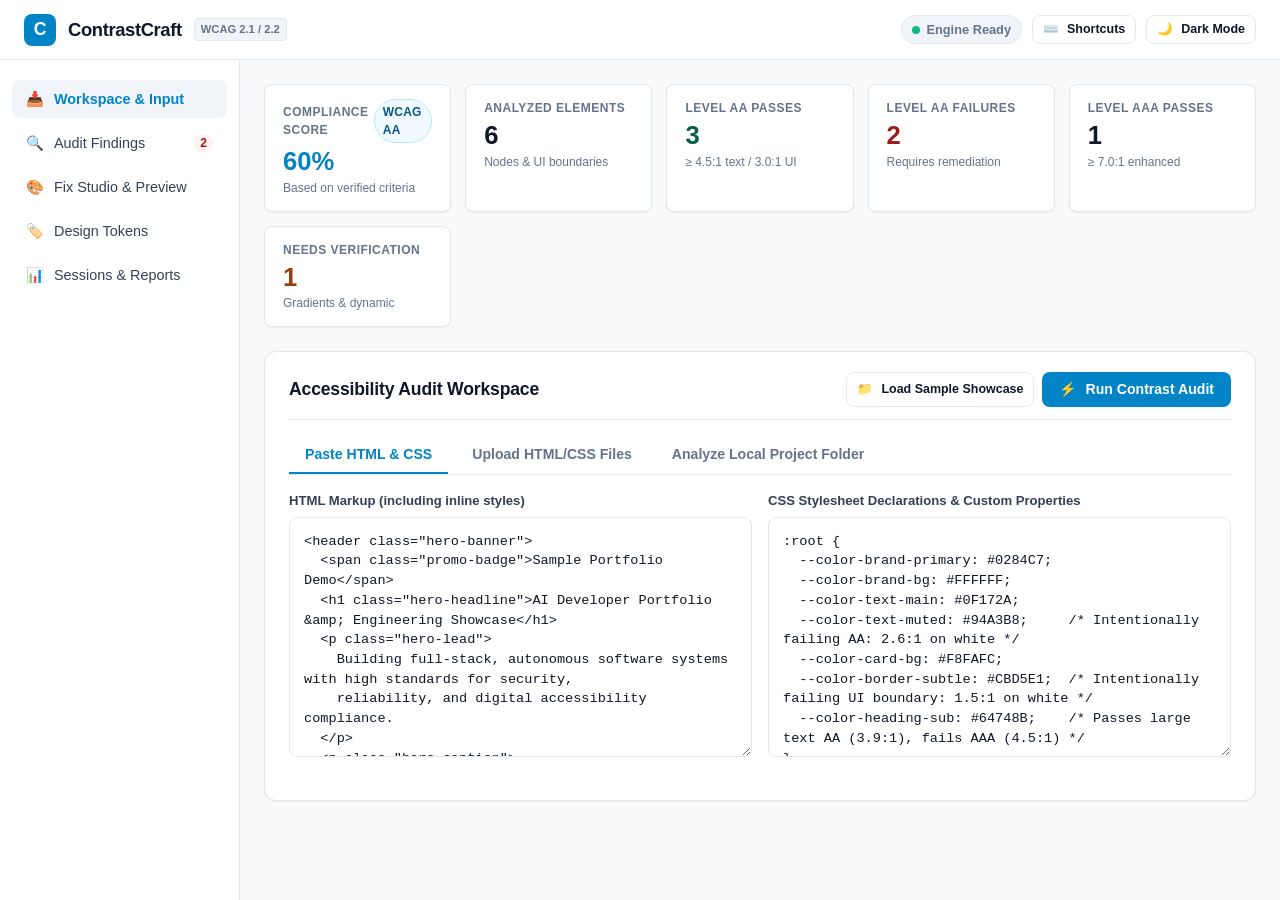
==== frontend/index.html @ 52961afc "feat(day-10): initial release of ContrastCraft automated web accessibility contrast auditor" ====
<!DOCTYPE html>
<html lang="en" data-theme="light">
<head>
  <meta charset="UTF-8">
  <meta name="viewport" content="width=device-width, initial-scale=1.0">
  <title>ContrastCraft — Automated Web Accessibility Contrast Auditor</title>
  <meta name="description" content="WCAG 2.1 & 2.2 Compliant Color Contrast & Accessibility Audit Tool with Real Calculations and Safe CSS Patches.">
  
  <link rel="stylesheet" href="css/tokens.css?v=1.0.4">
  <link rel="stylesheet" href="css/main.css?v=1.0.4">
  <link rel="stylesheet" href="css/components.css?v=1.0.4">
</head>
<body>

  <!-- App Header / Toolbar -->
  <header class="app-header" role="banner">
    <div class="brand-area">
      <div class="brand-logo-icon" aria-hidden="true">C</div>
      <div class="brand-name">ContrastCraft</div>
      <span class="brand-badge">WCAG 2.1 / 2.2</span>
    </div>

    <div class="header-actions">
      <div class="scan-status-badge" role="status" aria-live="polite">
        <span class="status-dot"></span>
        <span class="status-text">Engine Ready</span>
      </div>

      <button id="btn-shortcuts" class="btn btn-secondary btn-sm" onclick="window.ContrastCraft && window.ContrastCraft.openModal('shortcuts-modal')" title="Keyboard Shortcuts (? or Alt+K)" aria-label="Open keyboard shortcuts">
        <span>⌨️</span> <span>Shortcuts</span>
      </button>

      <button id="btn-theme-toggle" class="btn btn-secondary btn-sm" onclick="window.ContrastCraft && window.ContrastCraft.toggleTheme()" aria-label="Toggle dark/light theme">
        <span class="theme-icon">🌙</span>
        <span class="theme-label">Dark Mode</span>
      </button>
    </div>
  </header>

  <div class="app-container">
    <!-- Navigation Sidebar -->
    <nav class="app-sidebar" role="navigation" aria-label="Primary application navigation">
      <button class="nav-item active" data-screen="workspace" id="nav-workspace" onclick="window.ContrastCraft && window.ContrastCraft.switchScreen('workspace')">
        <span class="nav-icon" aria-hidden="true">📥</span>
        <span>Workspace &amp; Input</span>
      </button>

      <button class="nav-item" data-screen="findings" id="nav-findings" onclick="window.ContrastCraft && window.ContrastCraft.switchScreen('findings')">
        <span class="nav-icon" aria-hidden="true">🔍</span>
        <span>Audit Findings</span>
        <span id="nav-fail-count" class="nav-badge" style="display: none;">0</span>
      </button>

      <button class="nav-item" data-screen="fix-studio" id="nav-fix-studio" onclick="window.ContrastCraft && window.ContrastCraft.switchScreen('fix-studio')">
        <span class="nav-icon" aria-hidden="true">🎨</span>
        <span>Fix Studio &amp; Preview</span>
      </button>

      <button class="nav-item" data-screen="tokens" id="nav-tokens" onclick="window.ContrastCraft && window.ContrastCraft.switchScreen('tokens')">
        <span class="nav-icon" aria-hidden="true">🏷️</span>
        <span>Design Tokens</span>
      </button>

      <button class="nav-item" data-screen="sessions" id="nav-sessions" onclick="window.ContrastCraft && window.ContrastCraft.switchScreen('sessions')">
        <span class="nav-icon" aria-hidden="true">📊</span>
        <span>Sessions &amp; Reports</span>
      </button>
    </nav>

    <!-- Main Workspace Content Area -->
    <main class="app-content" role="main">

      <!-- Overall Session Statistics Bar -->
      <section class="stats-overview" aria-label="Audit summary statistics">
        <div class="stat-box">
          <div class="stat-header">
            <span class="stat-title">Compliance Score</span>
            <span class="badge badge-pill badge-info">WCAG AA</span>
          </div>
          <div id="stat-score" class="stat-value" style="color: var(--cc-primary);">0%</div>
          <div class="stat-subtitle">Based on verified criteria</div>
        </div>

        <div class="stat-box">
          <div class="stat-header">
            <span class="stat-title">Analyzed Elements</span>
          </div>
          <div id="stat-total" class="stat-value">0</div>
          <div class="stat-subtitle">Nodes &amp; UI boundaries</div>
        </div>

        <div class="stat-box">
          <div class="stat-header">
            <span class="stat-title">Level AA Passes</span>
          </div>
          <div id="stat-pass-aa" class="stat-value" style="color: var(--cc-pass-text);">0</div>
          <div class="stat-subtitle">&ge; 4.5:1 text / 3.0:1 UI</div>
        </div>

        <div class="stat-box">
          <div class="stat-header">
            <span class="stat-title">Level AA Failures</span>
          </div>
          <div id="stat-fail-aa" class="stat-value" style="color: var(--cc-fail-text);">0</div>
          <div class="stat-subtitle">Requires remediation</div>
        </div>

        <div class="stat-box">
          <div class="stat-header">
            <span class="stat-title">Level AAA Passes</span>
          </div>
          <div id="stat-pass-aaa" class="stat-value">0</div>
          <div class="stat-subtitle">&ge; 7.0:1 enhanced</div>
        </div>

        <div class="stat-box">
          <div class="stat-header">
            <span class="stat-title">Needs Verification</span>
          </div>
          <div id="stat-unresolved" class="stat-value" style="color: var(--cc-warn-text);">0</div>
          <div class="stat-subtitle">Gradients &amp; dynamic</div>
        </div>
      </section>

      <!-- SCREEN 1: WORKSPACE & INPUT -->
      <section id="screen-workspace" class="screen-panel active" aria-labelledby="heading-workspace">
        <div class="card">
          <div class="card-header">
            <h2 id="heading-workspace" class="card-title">Accessibility Audit Workspace</h2>
            <div style="display:flex;gap:8px;">
              <button id="btn-load-sample" class="btn btn-secondary btn-sm" onclick="window.ContrastCraft && window.ContrastCraft.handleLoadSample()" title="Load sample portfolio with known passes & failures">
                <span>📁</span> Load Sample Showcase
              </button>
              <button id="btn-run-audit" class="btn btn-primary" onclick="window.ContrastCraft && window.ContrastCraft.handleRunAudit()" title="Analyze accessibility (Alt+A)">
                <span>⚡</span> Run Contrast Audit
              </button>
            </div>
          </div>

          <!-- Input Source Tabs -->
          <div class="tab-nav" role="tablist">
            <button class="tab-btn input-tab-btn active" data-tab="paste" role="tab">Paste HTML &amp; CSS</button>
            <button class="tab-btn input-tab-btn" data-tab="upload" role="tab">Upload HTML/CSS Files</button>
            <button class="tab-btn input-tab-btn" data-tab="folder" role="tab">Analyze Local Project Folder</button>
          </div>

          <!-- Tab Pane: Paste -->
          <div id="tab-pane-paste" class="input-tab-pane">
            <div style="display:grid;grid-template-columns:1fr 1fr;gap:16px;">
              <div class="form-group">
                <label for="input-html" class="form-label">HTML Markup (including inline styles)</label>
                <textarea id="input-html" class="code-editor" placeholder="<header class='banner'>&#10;  <h1 style='color: #0F172A;'>Hello World</h1>&#10;</header>"></textarea>
              </div>
              <div class="form-group">
                <label for="input-css" class="form-label">CSS Stylesheet Declarations &amp; Custom Properties</label>
                <textarea id="input-css" class="code-editor" placeholder=":root {&#10;  --primary: #0284C7;&#10;  --text-muted: #94A3B8;&#10;}&#10;.banner { background: #FFFFFF; }"></textarea>
              </div>
            </div>
          </div>

          <!-- Tab Pane: Upload -->
          <div id="tab-pane-upload" class="input-tab-pane" style="display: none;">
            <div id="file-dropzone" class="dropzone" role="button" tabindex="0">
              <div style="font-size:2.5rem;margin-bottom:12px;">📄</div>
              <h3 style="margin:0 0 6px 0;font-size:1.1rem;">Click to upload or drag &amp; drop HTML and CSS files</h3>
              <p style="color:var(--cc-text-muted);font-size:0.85rem;margin:0;">Supports .html, .htm, and .css files up to 5MB.</p>
              <input type="file" id="file-input" multiple accept=".html,.htm,.css" style="display:none;">
            </div>
            <div id="upload-file-summary" style="margin-top:12px;font-size:0.85rem;color:var(--cc-text-muted);"></div>
          </div>

          <!-- Tab Pane: Local Folder Scanner -->
          <div id="tab-pane-folder" class="input-tab-pane" style="display: none;">
            <div class="form-group">
              <label for="input-folder-path" class="form-label">Local Project Folder Path</label>
              <input type="text" id="input-folder-path" class="form-input" placeholder="e.g. D:\my-web-project or .\examples">
              <div style="font-size:0.75rem;color:var(--cc-text-muted);margin-top:4px;">
                Restricted to the selected folder. Excludes node_modules, .git, dist, build, and .venv by default.
              </div>
            </div>
          </div>
        </div>
      </section>

      <!-- SCREEN 2: AUDIT FINDINGS -->
      <section id="screen-findings" class="screen-panel" aria-labelledby="heading-findings">
        <div style="display:grid;grid-template-columns:1fr 340px;gap:20px;align-items:start;">
          
          <!-- Findings Table Column -->
          <div class="card" style="margin-bottom:0;">
            <div class="card-header" style="flex-wrap:wrap;gap:12px;">
              <h2 id="heading-findings" class="card-title">WCAG Audit Findings</h2>
              
              <!-- Search & Filters -->
              <div style="display:flex;gap:10px;align-items:center;flex-wrap:wrap;">
                <input type="search" id="findings-search" class="form-input" placeholder="Search selector, text, color... (Alt+S)" style="width:220px;padding:6px 12px;font-size:0.85rem;">
                
                <select id="findings-sort" class="form-input" style="width:160px;padding:6px 10px;font-size:0.85rem;">
                  <option value="severity">Sort by Severity</option>
                  <option value="ratio_asc">Ratio: Lowest First</option>
                  <option value="ratio_desc">Ratio: Highest First</option>
                  <option value="line">Line Number</option>
                </select>
              </div>
            </div>

            <!-- Filter Pills -->
            <div style="display:flex;gap:6px;margin-bottom:14px;flex-wrap:wrap;">
              <button class="btn btn-secondary btn-sm filter-pill active" data-filter="all">All Findings</button>
              <button class="btn btn-secondary btn-sm filter-pill" data-filter="fail_aa">AA Failures</button>
              <button class="btn btn-secondary btn-sm filter-pill" data-filter="pass_aa">AA Passes</button>
              <button class="btn btn-secondary btn-sm filter-pill" data-filter="fail_aaa">AAA Failures</button>
              <button class="btn btn-secondary btn-sm filter-pill" data-filter="fail_non_text">UI Boundary Failures</button>
              <button class="btn btn-secondary btn-sm filter-pill" data-filter="verify">Needs Verification</button>
            </div>

            <div class="table-wrapper">
              <table class="cc-table" aria-label="Contrast findings list">
                <thead>
                  <tr>
                    <th>Status</th>
                    <th>Element / Context</th>
                    <th>Colors</th>
                    <th>Ratio</th>
                    <th>Criterion</th>
                    <th>Confidence</th>
                    <th>Action</th>
                  </tr>
                </thead>
                <tbody id="findings-tbody">
                  <tr>
                    <td colspan="7" style="text-align:center;padding:32px;color:var(--cc-text-muted);">
                      No active audit. Run an audit from the Workspace screen to evaluate contrast.
                    </td>
                  </tr>
                </tbody>
              </table>
            </div>
          </div>

          <!-- Inspector Drawer Column -->
          <div class="card" style="margin-bottom:0;">
            <div class="card-header">
              <h3 class="card-title" style="font-size:1rem;">Finding Inspector</h3>
            </div>
            <div id="inspector-content">
              <div style="text-align:center;padding:32px 12px;color:var(--cc-text-muted);font-size:0.85rem;">
                Select a finding from the table to inspect calculated luminance, hierarchy, and applicable WCAG thresholds.
              </div>
            </div>
          </div>
        </div>
      </section>

      <!-- SCREEN 3: FIX STUDIO & PREVIEW -->
      <section id="screen-fix-studio" class="screen-panel" aria-labelledby="heading-fix-studio">
        <!-- Target Banner -->
        <div class="card" style="margin-bottom:16px;background:var(--cc-surface-subtle);padding:14px 20px;">
          <div style="display:flex;justify-content:space-between;align-items:center;flex-wrap:wrap;gap:12px;">
            <div>
              <div style="font-size:0.75rem;text-transform:uppercase;color:var(--cc-text-muted);font-weight:700;">Remediation Target</div>
              <h3 id="fix-target-selector" style="margin:2px 0 0 0;font-size:1.15rem;font-family:var(--cc-font-mono);">No Element Selected</h3>
              <div id="fix-target-role" style="font-size:0.8rem;color:var(--cc-text-muted);">Select a failing element from Findings or load the sample</div>
            </div>
            <div style="display:flex;gap:16px;align-items:center;">
              <div>
                <div style="font-size:0.72rem;color:var(--cc-text-muted);">Current Ratio</div>
                <div id="fix-current-ratio" style="font-size:1.2rem;font-weight:800;color:var(--cc-fail-text);">N/A</div>
              </div>
              <div style="font-size:1.2rem;color:var(--cc-text-muted);">&rarr;</div>
              <div>
                <div style="font-size:0.72rem;color:var(--cc-text-muted);">Target Threshold</div>
                <div id="fix-target-req" style="font-size:1.2rem;font-weight:800;">4.5:1</div>
              </div>
            </div>
          </div>

          <!-- Visual Before / After Metric Comparison Strip -->
          <div class="before-after-strip">
            <div class="ba-col original">
              <span class="ba-label">Original Baseline</span>
              <div class="ba-row">
                <span id="ba-orig-swatch" class="color-swatch" style="background:#94a3b8;width:20px;height:20px;"></span>
                <code id="ba-orig-hex" style="font-size:0.85rem;font-weight:700;">#94A3B8</code>
                <span id="ba-orig-ratio" class="badge badge-fail" style="font-size:0.78rem;">2.60:1 FAIL</span>
                <span id="ba-orig-apca" class="badge badge-pill" style="font-size:0.72rem;">APCA Lc -38.2</span>
              </div>
            </div>
            <div class="ba-arrow">
              <span id="ba-gain-badge" class="badge badge-pill badge-info" style="font-size:0.72rem;">+2.02:1 Gain</span>
              <span>➔</span>
            </div>
            <div class="ba-col patched">
              <span class="ba-label">Remediated Target</span>
              <div class="ba-row">
                <span id="ba-patch-swatch" class="color-swatch" style="background:#596a82;width:20px;height:20px;"></span>
                <code id="ba-patch-hex" style="font-size:0.85rem;font-weight:700;">#596A82</code>
                <span id="ba-patch-ratio" class="badge badge-pass" style="font-size:0.78rem;">4.62:1 PASS</span>
                <span id="ba-patch-apca" class="badge badge-pill" style="font-size:0.72rem;">APCA Lc 64.8</span>
              </div>
            </div>
          </div>
        </div>

        <div style="display:grid;grid-template-columns:1fr 1fr;gap:20px;">
          <!-- Left Column: Recommendations, Tuner & Diff -->
          <div>
            <!-- Automated Color Recommendations -->
            <div class="card" style="margin-bottom:16px;">
              <div class="card-header">
                <h3 class="card-title" style="font-size:1rem;">Verified Hue-Preserving Recommendations</h3>
              </div>
              <div id="fix-suggestions-grid" style="display:grid;grid-template-columns:1fr;gap:10px;">
                <div style="color:var(--cc-text-muted);font-size:0.85rem;">Select an element from the findings table to compute verified color fixes.</div>
              </div>
            </div>

            <!-- Interactive Color Tuner & Real-Time Tester -->
            <div class="card" style="margin-bottom:16px;">
              <div class="card-header">
                <h3 class="card-title" style="font-size:1rem;">🎨 Interactive Color Tuner &amp; Real-Time Tester</h3>
                <span id="tuner-status-badge" class="badge badge-pass" style="font-size:0.75rem;">4.62:1 PASS</span>
              </div>
              <div style="display:flex;flex-direction:column;gap:14px;">
                <div>
                  <div style="display:flex;justify-content:space-between;align-items:center;margin-bottom:6px;">
                    <label for="tuner-hex-input" style="font-size:0.8rem;font-weight:600;">Custom Alternative Color</label>
                    <span id="tuner-apca-badge" class="badge badge-pill" style="font-size:0.7rem;">APCA Lc 64.8</span>
                  </div>
                  <div style="display:flex;gap:10px;align-items:center;">
                    <input type="color" id="tuner-color-picker" value="#596a82" style="width:42px;height:38px;padding:2px;border:1px solid var(--cc-border);border-radius:var(--cc-radius-md);cursor:pointer;" aria-label="Color picker">
                    <input type="text" id="tuner-hex-input" class="form-input" value="#596A82" style="font-family:var(--cc-font-mono);font-size:0.9rem;text-transform:uppercase;" aria-label="Hex color value">
                  </div>
                </div>

                <div>
                  <div style="display:flex;justify-content:space-between;align-items:center;margin-bottom:4px;">
                    <label for="tuner-lightness-slider" style="font-size:0.8rem;color:var(--cc-text-muted);">Adjust Lightness (&Delta;L): <strong id="tuner-lightness-val" style="color:var(--cc-text-primary);">-21%</strong></label>
                    <button id="btn-tuner-reset" class="btn btn-secondary btn-sm" style="padding:2px 8px;font-size:0.75rem;">Reset</button>
                  </div>
                  <input type="range" id="tuner-lightness-slider" min="-60" max="60" value="-21" step="1" style="width:100%;accent-color:var(--cc-primary);cursor:pointer;" aria-label="Lightness adjustment slider">
                </div>

                <div style="display:flex;gap:8px;">
                  <button id="btn-copy-css-rule" class="btn btn-secondary btn-sm" style="flex:1;" title="Copy CSS declaration to clipboard">
                    <span>📋</span> Copy CSS
                  </button>
                  <button id="btn-apply-tuned-color" class="btn btn-primary btn-sm" style="flex:1;" title="Apply this color as the proposed patch">
                    <span>⚡</span> Use This Color
                  </button>
                </div>
              </div>
            </div>

            <!-- Typography & Component Sizing Strategy -->
            <div class="card" style="margin-bottom:16px;">
              <div class="card-header">
                <div>
                  <h3 class="card-title" style="font-size:1rem;">📐 Typography &amp; Component Sizing Strategy</h3>
                  <div style="font-size:0.75rem;color:var(--cc-text-muted);margin-top:2px;">Adjust font or button geometry to satisfy WCAG without forced darkening</div>
                </div>
              </div>
              <div>
                <div class="sizing-strategy-card" id="btn-strategy-large-text" title="Promote to large text to lower WCAG requirement to 3.0:1">
                  <div style="display:flex;justify-content:space-between;align-items:center;">
                    <strong style="font-size:0.85rem;">🔤 Promote to WCAG Large Text</strong>
                    <span class="badge badge-pill badge-info">Target: 3.0:1</span>
                  </div>
                  <p style="font-size:0.78rem;color:var(--cc-text-muted);margin:4px 0 0 0;line-height:1.4;">
                    Bumps font size to 19px Bold (or 24px Regular). In WCAG 1.4.3, large text requires only <strong>3.0:1</strong> instead of <strong>4.5:1</strong>.
                  </p>
                </div>

                <div class="sizing-strategy-card" id="btn-strategy-button-target" title="Optimize button touch targets and focus rings for WCAG 2.5.5">
                  <div style="display:flex;justify-content:space-between;align-items:center;">
                    <strong style="font-size:0.85rem;">🔘 Polish Button Touch Target &amp; Focus Ring</strong>
                    <span class="badge badge-pill badge-info">WCAG 2.5.5</span>
                  </div>
                  <p style="font-size:0.78rem;color:var(--cc-text-muted);margin:4px 0 0 0;line-height:1.4;">
                    Enforces minimum 44&times;44px touch boundary, 12px 22px padding, 8px radius, and a 2px active focus ring.
                  </p>
                </div>
              </div>
            </div>

            <!-- Whole-Page Accessible Theme Harmonizer -->
            <div class="card" style="margin-bottom:16px;">
              <div class="card-header">
                <div>
                  <h3 class="card-title" style="font-size:1rem;">🌟 Cohesive Accessible Theme Harmonizer</h3>
                  <div style="font-size:0.75rem;color:var(--cc-text-muted);margin-top:2px;">Fix all colors website-wide with a professionally curated accessible palette</div>
                </div>
              </div>
              <div class="theme-harmonizer-grid">
                <div class="theme-card" data-theme-id="modern_indigo">
                  <div style="font-weight:700;font-size:0.85rem;">💼 Modern Indigo</div>
                  <div class="theme-swatches">
                    <span class="theme-swatch" style="background:#4F46E5;"></span>
                    <span class="theme-swatch" style="background:#0F172A;"></span>
                    <span class="theme-swatch" style="background:#475569;"></span>
                    <span class="theme-swatch" style="background:#F8FAFC;"></span>
                  </div>
                  <div style="font-size:0.7rem;color:var(--cc-text-muted);">Executive SaaS aesthetic</div>
                </div>

                <div class="theme-card" data-theme-id="emerald_fintech">
                  <div style="font-weight:700;font-size:0.85rem;">🌿 Emerald Fintech</div>
                  <div class="theme-swatches">
                    <span class="theme-swatch" style="background:#059669;"></span>
                    <span class="theme-swatch" style="background:#064E3B;"></span>
                    <span class="theme-swatch" style="background:#047857;"></span>
                    <span class="theme-swatch" style="background:#ECFDF5;"></span>
                  </div>
                  <div style="font-size:0.7rem;color:var(--cc-text-muted);">Fresh, clean, high trust</div>
                </div>

                <div class="theme-card" data-theme-id="warm_editorial">
                  <div style="font-weight:700;font-size:0.85rem;">☕ Warm Editorial</div>
                  <div class="theme-swatches">
                    <span class="theme-swatch" style="background:#B45309;"></span>
                    <span class="theme-swatch" style="background:#271D15;"></span>
                    <span class="theme-swatch" style="background:#78350F;"></span>
                    <span class="theme-swatch" style="background:#FAF7F2;"></span>
                  </div>
                  <div style="font-size:0.7rem;color:var(--cc-text-muted);">Warm parchment &amp; espresso</div>
                </div>

                <div class="theme-card" data-theme-id="cyber_obsidian">
                  <div style="font-weight:700;font-size:0.85rem;">🌌 Cyber Obsidian</div>
                  <div class="theme-swatches">
                    <span class="theme-swatch" style="background:#38BDF8;"></span>
                    <span class="theme-swatch" style="background:#F8FAFC;"></span>
                    <span class="theme-swatch" style="background:#94A3B8;"></span>
                    <span class="theme-swatch" style="background:#0F172A;"></span>
                  </div>
                  <div style="font-size:0.7rem;color:var(--cc-text-muted);">Deep space high contrast</div>
                </div>
              </div>
            </div>

            <!-- CSS Patch Diff Preview -->
            <div class="card">
              <div class="card-header">
                <h3 class="card-title" style="font-size:1rem;">Targeted CSS Patch Diff</h3>
                <div style="display:flex;gap:6px;">
                  <button id="btn-export-patch-file" class="btn btn-secondary btn-sm" title="Download .diff patch file">
                    <span>💾</span> Export .diff
                  </button>
                  <button id="btn-apply-patch" class="btn btn-primary btn-sm" title="Apply to working copy with explicit approval">
                    <span>✨</span> Apply Patch
                  </button>
                </div>
              </div>
              <div id="patch-diff-container">
                <div class="diff-viewer">
                  <div class="diff-line header">Select an alternative color above to generate unified CSS diff.</div>
                </div>
              </div>
            </div>
          </div>

          <!-- Right Column: Live Isolated Preview Suite -->
          <div class="preview-container">
            <div class="preview-toolbar">
              <div style="display:flex;gap:6px;flex-wrap:wrap;">
                <button class="btn btn-sm btn-primary btn-preview-mode" data-mode="split" title="Side-by-side comparison of original vs fixed">⚡ Side-by-Side</button>
                <button class="btn btn-sm btn-secondary btn-preview-mode" data-mode="patched" title="View remediated version only">Proposed Fix</button>
                <button class="btn btn-sm btn-secondary btn-preview-mode" data-mode="original" title="View original baseline only">Original</button>
              </div>

              <!-- Color Blindness Simulator -->
              <div style="display:flex;align-items:center;gap:6px;">
                <label for="select-vision-sim" style="font-size:0.75rem;color:var(--cc-text-muted);font-weight:600;">Vision:</label>
                <select id="select-vision-sim" class="form-input" style="padding:4px 8px;font-size:0.8rem;height:auto;width:auto;" aria-label="Color blindness simulator">
                  <option value="normal">👁️ Normal Vision</option>
                  <option value="protanopia">🔴 Protanopia (Red-Blind)</option>
                  <option value="deuteranopia">🟢 Deuteranopia (Green-Blind)</option>
                  <option value="tritanopia">🔵 Tritanopia (Blue-Blind)</option>
                  <option value="achromatopsia">⚫ Achromatopsia (Grayscale)</option>
                </select>
              </div>

              <!-- Viewport Width Controls -->
              <div class="preview-viewport-controls">
                <button class="btn btn-secondary btn-sm btn-viewport" data-width="375px" title="Mobile view (375px)">📱 Mobile</button>
                <button class="btn btn-secondary btn-sm btn-viewport" data-width="768px" title="Tablet view (768px)">📟 Tablet</button>
                <button class="btn btn-secondary btn-sm btn-viewport active" data-width="100%" title="Full width">🖥️ Full</button>
              </div>
            </div>

            <div class="preview-frame-wrap" id="preview-frame-wrap">
              <!-- Dual Split Frame -->
              <div class="preview-split-grid" id="preview-split-grid">
                <!-- Original Pane -->
                <div class="preview-pane" id="preview-pane-original">
                  <div class="preview-pane-header orig-header">
                    <span>🔴 Original Baseline</span>
                    <span id="split-orig-badge" class="badge badge-fail" style="font-size:0.72rem;">2.60:1 FAIL</span>
                  </div>
                  <iframe id="preview-iframe-original" sandbox="allow-same-origin allow-scripts" title="Original baseline design preview"></iframe>
                </div>

                <!-- Patched Pane -->
                <div class="preview-pane" id="preview-pane-patched">
                  <div class="preview-pane-header patch-header">
                    <span>🟢 Remediated Fix</span>
                    <span id="split-patch-badge" class="badge badge-pass" style="font-size:0.72rem;">4.62:1 PASS</span>
                  </div>
                  <iframe id="preview-iframe-patched" sandbox="allow-same-origin allow-scripts" title="Remediated accessible design preview"></iframe>
                </div>
              </div>

              <!-- Hidden backwards compatibility iframe -->
              <iframe id="preview-iframe" style="display:none;" sandbox="allow-same-origin allow-scripts" title="Preview iframe fallback"></iframe>
            </div>
          </div>
        </div>
      </section>

      <!-- SCREEN 4: DESIGN TOKENS INVENTORY -->
      <section id="screen-tokens" class="screen-panel" aria-labelledby="heading-tokens">
        <div class="card">
          <div class="card-header">
            <div>
              <h2 id="heading-tokens" class="card-title">CSS Design Token &amp; Custom Property Inventory</h2>
              <div style="font-size:0.8rem;color:var(--cc-text-muted);margin-top:2px;">
                Audits design variables, usage frequency, associated contrast failures, and suggested token-level updates.
              </div>
            </div>
          </div>

          <div class="table-wrapper">
            <table class="cc-table" aria-label="Design tokens table">
              <thead>
                <tr>
                  <th>Token Name</th>
                  <th>Declared Value</th>
                  <th>Resolved Swatch</th>
                  <th>Usage Count</th>
                  <th>Contrast Failures</th>
                  <th>Proposed Token Value</th>
                </tr>
              </thead>
              <tbody id="tokens-tbody">
                <tr>
                  <td colspan="6" style="text-align:center;padding:24px;color:var(--cc-text-muted);">
                    No audit active. Load a project or sample to inventory CSS custom properties.
                  </td>
                </tr>
              </tbody>
            </table>
          </div>
        </div>
      </section>

      <!-- SCREEN 5: SESSIONS & REPORTS -->
      <section id="screen-sessions" class="screen-panel" aria-labelledby="heading-sessions">
        <!-- Export Actions Banner -->
        <div class="card" style="margin-bottom:20px;">
          <div class="card-header">
            <h2 id="heading-sessions" class="card-title">Reports &amp; Data Export</h2>
          </div>
          <div style="display:flex;gap:12px;flex-wrap:wrap;">
            <button id="btn-save-session-trigger" class="btn btn-primary">
              <span>💾</span> Save Current Audit Session
            </button>
            <button id="btn-export-html" class="btn btn-secondary">
              <span>📑</span> Download Standalone HTML Report
            </button>
            <button id="btn-export-json" class="btn btn-secondary">
              <span>📦</span> Download JSON Audit Data
            </button>
            <button id="btn-export-css" class="btn btn-secondary">
              <span>🎨</span> Download Corrected CSS
            </button>
          </div>
        </div>

        <!-- Saved Sessions History -->
        <div class="card">
          <div class="card-header">
            <h3 class="card-title">Saved Local Audit Sessions (SQLite)</h3>
          </div>
          <div id="sessions-list-container">
            <div style="text-align:center;padding:24px;color:var(--cc-text-muted);">Loading saved sessions...</div>
          </div>
        </div>
      </section>

    </main>
  </div>

  <!-- MODAL: Patch Confirmation (Explicit Safety Requirement) -->
  <div id="patch-confirm-modal" class="modal-overlay" style="display:none;" role="dialog" aria-modal="true" aria-labelledby="patch-modal-title">
    <div class="modal-box">
      <div class="modal-header">
        <h3 id="patch-modal-title" class="modal-title">Explicit Patch Confirmation</h3>
        <button class="btn btn-secondary btn-sm modal-close-btn" aria-label="Close dialog">&times;</button>
      </div>
      <div class="modal-body">
        <p style="font-size:0.9rem;line-height:1.5;">
          You are about to apply the proposed CSS patch to your working copy.
        </p>
        <div class="badge badge-warn" style="display:block;padding:10px;margin-bottom:14px;line-height:1.4;">
          ⚠️ <strong>Non-destructive Guarantee:</strong> ContrastCraft never overwrites unrelated CSS rules. A re-analysis will be automatically executed to measure and verify contrast improvements.
        </div>
        <p style="font-size:0.85rem;color:var(--cc-text-muted);">
          Do you authorize applying these changes to your working copy?
        </p>
      </div>
      <div class="modal-footer">
        <button class="btn btn-secondary modal-close-btn">Cancel</button>
        <button id="btn-confirm-apply-patch" class="btn btn-primary">Yes, Authorize &amp; Apply</button>
      </div>
    </div>
  </div>

  <!-- MODAL: Keyboard Shortcuts Reference -->
  <div id="shortcuts-modal" class="modal-overlay" style="display:none;" role="dialog" aria-modal="true" aria-labelledby="shortcuts-modal-title">
    <div class="modal-box">
      <div class="modal-header">
        <h3 id="shortcuts-modal-title" class="modal-title">Keyboard Navigation &amp; Shortcuts</h3>
        <button class="btn btn-secondary btn-sm modal-close-btn" aria-label="Close dialog">&times;</button>
      </div>
      <div class="modal-body">
        <table class="cc-table">
          <thead>
            <tr><th>Shortcut</th><th>Action</th></tr>
          </thead>
          <tbody>
            <tr><td><code>Alt + A</code></td><td>Run Accessibility Audit</td></tr>
            <tr><td><code>Alt + 1</code></td><td>Switch to Workspace &amp; Input</td></tr>
            <tr><td><code>Alt + 2</code></td><td>Switch to Audit Findings</td></tr>
            <tr><td><code>Alt + 3</code></td><td>Switch to Fix Studio &amp; Preview</td></tr>
            <tr><td><code>Alt + 4</code></td><td>Switch to Design Tokens</td></tr>
            <tr><td><code>Alt + 5</code></td><td>Switch to Sessions &amp; Reports</td></tr>
            <tr><td><code>Alt + T</code></td><td>Toggle Dark / Light Theme</td></tr>
            <tr><td><code>Alt + S</code></td><td>Focus Search Input</td></tr>
            <tr><td><code>Escape</code></td><td>Dismiss Dialogs / Close Inspector</td></tr>
            <tr><td><code>?</code></td><td>Show this Shortcuts Help</td></tr>
          </tbody>
        </table>
      </div>
      <div class="modal-footer">
        <button class="btn btn-primary modal-close-btn">Got It</button>
      </div>
    </div>
  </div>

  <script src="js/app.bundle.js?v=1.0.4"></script>
</body>
</html>
---- frontend/css/tokens.css ----
/* =============================================================== */
/* ContrastCraft Design System Tokens                              */
/* Semantic variables supporting verified accessible light & dark  */
/* =============================================================== */

:root {
  /* Color Palette — Light Theme (Default) */
  --cc-bg: #F8FAFC;
  --cc-surface: #FFFFFF;
  --cc-surface-subtle: #F1F5F9;
  --cc-surface-hover: #E2E8F0;
  --cc-surface-overlay: rgba(15, 23, 42, 0.6);
  
  --cc-text-primary: #0F172A;     /* Contrast on white: 15.5:1 (AAA) */
  --cc-text-secondary: #334155;   /* Contrast on white: 9.8:1 (AAA) */
  --cc-text-muted: #64748B;       /* Contrast on white: 4.6:1 (AA) */
  
  --cc-border: #E2E8F0;
  --cc-border-focus: #0284C7;
  
  --cc-primary: #0284C7;
  --cc-primary-hover: #0369A1;
  --cc-primary-contrast: #FFFFFF; /* 4.6:1 on #0284C7 */
  
  /* Status Colors */
  --cc-pass-bg: #ECFDF5;
  --cc-pass-border: #A7F3D0;
  --cc-pass-text: #065F46;        /* 7.5:1 on #ECFDF5 (AAA) */
  
  --cc-fail-bg: #FEF2F2;
  --cc-fail-border: #FECACA;
  --cc-fail-text: #991B1B;        /* 7.8:1 on #FEF2F2 (AAA) */
  
  --cc-warn-bg: #FFFBEB;
  --cc-warn-border: #FDE68A;
  --cc-warn-text: #92400E;        /* 7.1:1 on #FFFBEB (AAA) */
  
  --cc-info-bg: #F0F9FF;
  --cc-info-border: #BAE6FD;
  --cc-info-text: #075985;        /* 7.6:1 on #F0F9FF (AAA) */

  /* Diff Colors */
  --cc-diff-add-bg: rgba(16, 185, 129, 0.15);
  --cc-diff-add-text: #047857;
  --cc-diff-del-bg: rgba(239, 68, 68, 0.15);
  --cc-diff-del-text: #B91C1C;

  /* Typography */
  --cc-font-sans: -apple-system, BlinkMacSystemFont, "Segoe UI", Roboto, Helvetica, Arial, sans-serif;
  --cc-font-mono: ui-monospace, SFMono-Regular, Menlo, Monaco, Consolas, "Liberation Mono", "Courier New", monospace;

  /* Elevations & Radii */
  --cc-radius-sm: 4px;
  --cc-radius-md: 8px;
  --cc-radius-lg: 12px;
  --cc-radius-full: 9999px;

  --cc-shadow-sm: 0 1px 2px 0 rgba(0, 0, 0, 0.05);
  --cc-shadow-md: 0 4px 6px -1px rgba(0, 0, 0, 0.08), 0 2px 4px -2px rgba(0, 0, 0, 0.06);
  --cc-shadow-lg: 0 10px 15px -3px rgba(0, 0, 0, 0.08), 0 4px 6px -4px rgba(0, 0, 0, 0.04);
}

/* Dark Theme Overrides */
[data-theme="dark"] {
  --cc-bg: #090D16;
  --cc-surface: #0F172A;
  --cc-surface-subtle: #1E293B;
  --cc-surface-hover: #334155;
  --cc-surface-overlay: rgba(0, 0, 0, 0.75);

  --cc-text-primary: #F8FAFC;     /* Contrast on #0F172A: 15.5:1 (AAA) */
  --cc-text-secondary: #CBD5E1;   /* Contrast on #0F172A: 10.2:1 (AAA) */
  --cc-text-muted: #94A3B8;       /* Contrast on #0F172A: 5.6:1 (AA) */

  --cc-border: #1E293B;
  --cc-border-focus: #38BDF8;

  --cc-primary: #0284C7;
  --cc-primary-hover: #38BDF8;
  --cc-primary-contrast: #FFFFFF;

  --cc-pass-bg: #064E3B;
  --cc-pass-border: #047857;
  --cc-pass-text: #6EE7B7;

  --cc-fail-bg: #7F1D1D;
  --cc-fail-border: #991B1B;
  --cc-fail-text: #FCA5A5;

  --cc-warn-bg: #78350F;
  --cc-warn-border: #92400E;
  --cc-warn-text: #FDE68A;

  --cc-info-bg: #0C4A6E;
  --cc-info-border: #0369A1;
  --cc-info-text: #7DD3FC;

  --cc-diff-add-bg: rgba(16, 185, 129, 0.2);
  --cc-diff-add-text: #34D399;
  --cc-diff-del-bg: rgba(239, 68, 68, 0.2);
  --cc-diff-del-text: #F87171;

  --cc-shadow-sm: 0 1px 2px 0 rgba(0, 0, 0, 0.3);
  --cc-shadow-md: 0 4px 6px -1px rgba(0, 0, 0, 0.4);
  --cc-shadow-lg: 0 10px 15px -3px rgba(0, 0, 0, 0.5);
}
---- frontend/css/main.css ----
/* =============================================================== */
/* ContrastCraft Main Layout Stylesheet                            */
/* =============================================================== */

* {
  box-sizing: border-box;
}

body {
  margin: 0;
  padding: 0;
  font-family: var(--cc-font-sans);
  background-color: var(--cc-bg);
  color: var(--cc-text-primary);
  line-height: 1.5;
  -webkit-font-smoothing: antialiased;
}

/* App Bar */
.app-header {
  height: 60px;
  background-color: var(--cc-surface);
  border-bottom: 1px solid var(--cc-border);
  display: flex;
  align-items: center;
  justify-content: space-between;
  padding: 0 24px;
  position: sticky;
  top: 0;
  z-index: 50;
}

.brand-area {
  display: flex;
  align-items: center;
  gap: 12px;
}

.brand-logo-icon {
  width: 32px;
  height: 32px;
  background: var(--cc-primary);
  color: #FFFFFF;
  border-radius: var(--cc-radius-md);
  display: flex;
  align-items: center;
  justify-content: center;
  font-weight: 800;
  font-size: 1.1rem;
}

.brand-name {
  font-size: 1.15rem;
  font-weight: 700;
  letter-spacing: -0.02em;
  color: var(--cc-text-primary);
}

.brand-badge {
  font-size: 0.7rem;
  font-weight: 700;
  text-transform: uppercase;
  background: var(--cc-surface-subtle);
  color: var(--cc-text-muted);
  padding: 2px 6px;
  border-radius: var(--cc-radius-sm);
  border: 1px solid var(--cc-border);
}

.header-actions {
  display: flex;
  align-items: center;
  gap: 10px;
}

.scan-status-badge {
  display: flex;
  align-items: center;
  gap: 6px;
  font-size: 0.8rem;
  font-weight: 600;
  color: var(--cc-text-muted);
  background: var(--cc-surface-subtle);
  padding: 4px 10px;
  border-radius: var(--cc-radius-full);
  border: 1px solid var(--cc-border);
}

.status-dot {
  width: 8px;
  height: 8px;
  border-radius: 50%;
  background-color: #10B981;
}

.status-dot.scanning {
  background-color: #F59E0B;
  animation: pulse-dot 1.5s infinite;
}

@keyframes pulse-dot {
  0% { transform: scale(0.95); opacity: 0.7; }
  50% { transform: scale(1.3); opacity: 1; }
  100% { transform: scale(0.95); opacity: 0.7; }
}

/* App Container Layout */
.app-container {
  display: flex;
  min-height: calc(100vh - 60px);
}

/* Sidebar Navigation */
.app-sidebar {
  width: 240px;
  background-color: var(--cc-surface);
  border-right: 1px solid var(--cc-border);
  padding: 20px 12px;
  display: flex;
  flex-direction: column;
  gap: 6px;
  flex-shrink: 0;
}

.nav-item {
  display: flex;
  align-items: center;
  gap: 10px;
  padding: 10px 14px;
  border-radius: var(--cc-radius-md);
  font-size: 0.9rem;
  font-weight: 500;
  color: var(--cc-text-secondary);
  background: transparent;
  border: none;
  cursor: pointer;
  text-align: left;
  transition: all 0.15s ease-in-out;
  width: 100%;
}

.nav-item:hover {
  background-color: var(--cc-surface-hover);
  color: var(--cc-text-primary);
}

.nav-item:focus-visible {
  outline: 2px solid var(--cc-border-focus);
  outline-offset: -2px;
}

.nav-item.active {
  background-color: var(--cc-surface-subtle);
  color: var(--cc-primary);
  font-weight: 600;
}

.nav-icon {
  width: 18px;
  height: 18px;
  display: flex;
  align-items: center;
  justify-content: center;
  flex-shrink: 0;
}

.nav-badge {
  margin-left: auto;
  font-size: 0.75rem;
  font-weight: 700;
  background: var(--cc-fail-bg);
  color: var(--cc-fail-text);
  padding: 2px 6px;
  border-radius: var(--cc-radius-full);
}

/* Main Content Workspace */
.app-content {
  flex: 1;
  padding: 24px;
  max-width: 1400px;
  margin: 0 auto;
  width: 100%;
}

/* Overview Statistics Bar */
.stats-overview {
  display: grid;
  grid-template-columns: repeat(auto-fit, minmax(160px, 1fr));
  gap: 14px;
  margin-bottom: 24px;
}

.stat-box {
  background-color: var(--cc-surface);
  border: 1px solid var(--cc-border);
  border-radius: var(--cc-radius-md);
  padding: 14px 18px;
  box-shadow: var(--cc-shadow-sm);
}

.stat-header {
  display: flex;
  align-items: center;
  justify-content: space-between;
  margin-bottom: 6px;
}

.stat-title {
  font-size: 0.75rem;
  font-weight: 600;
  text-transform: uppercase;
  letter-spacing: 0.04em;
  color: var(--cc-text-muted);
}

.stat-value {
  font-size: 1.6rem;
  font-weight: 800;
  line-height: 1;
  color: var(--cc-text-primary);
}

.stat-subtitle {
  font-size: 0.75rem;
  color: var(--cc-text-muted);
  margin-top: 4px;
}

/* Screens / Tab Panels */
.screen-panel {
  display: none;
}

.screen-panel.active {
  display: block;
}

/* Responsive adjustments */
@media (max-width: 900px) {
  .app-container {
    flex-direction: column;
  }
  .app-sidebar {
    width: 100%;
    flex-direction: row;
    overflow-x: auto;
    border-right: none;
    border-bottom: 1px solid var(--cc-border);
    padding: 8px 12px;
  }
  .nav-item {
    white-space: nowrap;
    width: auto;
  }
}
---- frontend/css/components.css ----
/* =============================================================== */
/* ContrastCraft Component Styles                                  */
/* =============================================================== */

/* Buttons */
.btn {
  display: inline-flex;
  align-items: center;
  justify-content: center;
  gap: 8px;
  padding: 8px 16px;
  font-size: 0.88rem;
  font-weight: 600;
  border-radius: var(--cc-radius-md);
  border: 1px solid transparent;
  cursor: pointer;
  transition: all 0.15s ease-in-out;
  text-decoration: none;
  font-family: inherit;
  line-height: 1.2;
}

.btn:focus-visible {
  outline: 2px solid var(--cc-border-focus);
  outline-offset: 2px;
}

.btn-primary {
  background-color: var(--cc-primary);
  color: var(--cc-primary-contrast);
  box-shadow: var(--cc-shadow-sm);
}

.btn-primary:hover {
  background-color: var(--cc-primary-hover);
}

.btn-secondary {
  background-color: var(--cc-surface);
  border-color: var(--cc-border);
  color: var(--cc-text-primary);
}

.btn-secondary:hover {
  background-color: var(--cc-surface-hover);
}

.btn-danger {
  background-color: var(--cc-fail-bg);
  border-color: var(--cc-fail-border);
  color: var(--cc-fail-text);
}

.btn-danger:hover {
  background-color: var(--cc-fail-border);
}

.btn-sm {
  padding: 6px 10px;
  font-size: 0.78rem;
}

/* Badges */
.badge {
  display: inline-flex;
  align-items: center;
  gap: 4px;
  padding: 3px 8px;
  border-radius: var(--cc-radius-sm);
  font-size: 0.75rem;
  font-weight: 700;
  letter-spacing: 0.02em;
  border: 1px solid transparent;
}

.badge-pass {
  background-color: var(--cc-pass-bg);
  border-color: var(--cc-pass-border);
  color: var(--cc-pass-text);
}

.badge-fail {
  background-color: var(--cc-fail-bg);
  border-color: var(--cc-fail-border);
  color: var(--cc-fail-text);
}

.badge-warn {
  background-color: var(--cc-warn-bg);
  border-color: var(--cc-warn-border);
  color: var(--cc-warn-text);
}

.badge-info {
  background-color: var(--cc-info-bg);
  border-color: var(--cc-info-border);
  color: var(--cc-info-text);
}

.badge-pill {
  border-radius: var(--cc-radius-full);
}

/* Form Controls & Tabs */
.tab-nav {
  display: flex;
  gap: 8px;
  border-bottom: 1px solid var(--cc-border);
  margin-bottom: 16px;
}

.tab-btn {
  padding: 10px 16px;
  background: transparent;
  border: none;
  border-bottom: 2px solid transparent;
  font-size: 0.88rem;
  font-weight: 600;
  color: var(--cc-text-muted);
  cursor: pointer;
  transition: all 0.15s ease-in-out;
}

.tab-btn:hover {
  color: var(--cc-text-primary);
}

.tab-btn.active {
  color: var(--cc-primary);
  border-bottom-color: var(--cc-primary);
}

.form-group {
  margin-bottom: 16px;
}

.form-label {
  display: block;
  font-size: 0.82rem;
  font-weight: 600;
  margin-bottom: 6px;
  color: var(--cc-text-secondary);
}

.form-input {
  width: 100%;
  padding: 10px 14px;
  border: 1px solid var(--cc-border);
  border-radius: var(--cc-radius-md);
  background-color: var(--cc-surface);
  color: var(--cc-text-primary);
  font-family: inherit;
  font-size: 0.9rem;
  transition: border-color 0.15s;
}

.form-input:focus {
  outline: none;
  border-color: var(--cc-border-focus);
}

.code-editor {
  width: 100%;
  height: 240px;
  font-family: var(--cc-font-mono);
  font-size: 0.85rem;
  line-height: 1.45;
  padding: 14px;
  border: 1px solid var(--cc-border);
  border-radius: var(--cc-radius-md);
  background-color: var(--cc-surface);
  color: var(--cc-text-primary);
  resize: vertical;
  tab-size: 2;
}

.code-editor:focus {
  outline: none;
  border-color: var(--cc-border-focus);
}

/* Dropzone */
.dropzone {
  border: 2px dashed var(--cc-border);
  border-radius: var(--cc-radius-lg);
  padding: 40px 24px;
  text-align: center;
  background-color: var(--cc-surface);
  cursor: pointer;
  transition: all 0.2s ease;
}

.dropzone:hover, .dropzone.dragover {
  border-color: var(--cc-primary);
  background-color: var(--cc-surface-subtle);
}

/* Card & Panels */
.card {
  background-color: var(--cc-surface);
  border: 1px solid var(--cc-border);
  border-radius: var(--cc-radius-lg);
  padding: 20px 24px;
  box-shadow: var(--cc-shadow-sm);
  margin-bottom: 20px;
}

.card-header {
  display: flex;
  justify-content: space-between;
  align-items: center;
  margin-bottom: 16px;
  padding-bottom: 12px;
  border-bottom: 1px solid var(--cc-border);
}

.card-title {
  margin: 0;
  font-size: 1.1rem;
  font-weight: 700;
  letter-spacing: -0.01em;
}

/* Tables */
.table-wrapper {
  overflow-x: auto;
  border: 1px solid var(--cc-border);
  border-radius: var(--cc-radius-md);
  background: var(--cc-surface);
}

.cc-table {
  width: 100%;
  border-collapse: collapse;
  font-size: 0.88rem;
  text-align: left;
}

.cc-table th {
  background-color: var(--cc-surface-subtle);
  color: var(--cc-text-muted);
  font-size: 0.75rem;
  font-weight: 700;
  text-transform: uppercase;
  letter-spacing: 0.04em;
  padding: 12px 16px;
  border-bottom: 1px solid var(--cc-border);
}

.cc-table td {
  padding: 14px 16px;
  border-bottom: 1px solid var(--cc-border);
  vertical-align: middle;
}

.cc-table tr:last-child td {
  border-bottom: none;
}

.cc-table tr:hover td {
  background-color: var(--cc-surface-subtle);
}

.color-swatch {
  display: inline-block;
  width: 18px;
  height: 18px;
  border-radius: var(--cc-radius-sm);
  border: 1px solid rgba(0, 0, 0, 0.15);
  vertical-align: middle;
  flex-shrink: 0;
}

.color-chip {
  display: inline-flex;
  align-items: center;
  gap: 6px;
  font-family: var(--cc-font-mono);
  font-size: 0.8rem;
}

/* Diff Viewer */
.diff-viewer {
  background-color: var(--cc-surface-subtle);
  border: 1px solid var(--cc-border);
  border-radius: var(--cc-radius-md);
  font-family: var(--cc-font-mono);
  font-size: 0.82rem;
  line-height: 1.5;
  overflow-x: auto;
  padding: 12px;
  max-height: 320px;
}

.diff-line {
  white-space: pre-wrap;
  display: block;
  padding: 1px 4px;
}

.diff-line.add {
  background-color: var(--cc-diff-add-bg);
  color: var(--cc-diff-add-text);
  font-weight: 600;
}

.diff-line.del {
  background-color: var(--cc-diff-del-bg);
  color: var(--cc-diff-del-text);
  text-decoration: line-through;
}

.diff-line.header {
  color: var(--cc-text-muted);
  font-style: italic;
}

/* Live Preview Frame Container */
.preview-container {
  border: 1px solid var(--cc-border);
  border-radius: var(--cc-radius-lg);
  overflow: hidden;
  background-color: var(--cc-surface);
  box-shadow: var(--cc-shadow-md);
}

.preview-toolbar {
  background-color: var(--cc-surface-subtle);
  border-bottom: 1px solid var(--cc-border);
  padding: 10px 16px;
  display: flex;
  align-items: center;
  justify-content: space-between;
  flex-wrap: wrap;
  gap: 10px;
}

.preview-viewport-controls {
  display: flex;
  gap: 6px;
}

.preview-frame-wrap {
  background: #E2E8F0;
  padding: 16px;
  display: flex;
  justify-content: center;
  min-height: 400px;
}

.preview-iframe {
  background: #FFFFFF;
  border: 1px solid var(--cc-border);
  border-radius: var(--cc-radius-md);
  box-shadow: var(--cc-shadow-lg);
  height: 480px;
  transition: width 0.25s ease;
}

/* Before / After Visual Metric Comparison Strip */
.before-after-strip {
  display: flex;
  align-items: center;
  justify-content: space-between;
  gap: 12px;
  background: var(--cc-surface-subtle);
  border: 1px solid var(--cc-border);
  border-radius: var(--cc-radius-md);
  padding: 12px 16px;
  margin-top: 14px;
}

.ba-col {
  flex: 1;
  display: flex;
  flex-direction: column;
  gap: 4px;
}

.ba-col.original {
  border-right: 1px dashed var(--cc-border);
  padding-right: 10px;
}

.ba-col.patched {
  padding-left: 10px;
}

.ba-label {
  font-size: 0.72rem;
  font-weight: 700;
  text-transform: uppercase;
  letter-spacing: 0.04em;
  color: var(--cc-text-muted);
}

.ba-row {
  display: flex;
  align-items: center;
  gap: 8px;
  flex-wrap: wrap;
}

.ba-arrow {
  display: flex;
  flex-direction: column;
  align-items: center;
  justify-content: center;
  gap: 2px;
  font-size: 1.2rem;
  color: var(--cc-primary);
  font-weight: 800;
  padding: 0 6px;
}

/* Dual Split Comparison Frame */
.preview-split-grid {
  display: grid;
  grid-template-columns: 1fr 1fr;
  gap: 14px;
  width: 100%;
}

.preview-pane {
  display: flex;
  flex-direction: column;
  border: 1px solid var(--cc-border);
  border-radius: var(--cc-radius-md);
  overflow: hidden;
  background: #FFFFFF;
  box-shadow: var(--cc-shadow-sm);
  transition: all 0.2s ease;
}

.preview-pane-header {
  padding: 8px 12px;
  background: var(--cc-surface-subtle);
  border-bottom: 1px solid var(--cc-border);
  display: flex;
  justify-content: space-between;
  align-items: center;
  font-size: 0.78rem;
  font-weight: 700;
}

.preview-pane-header.orig-header {
  border-top: 3px solid #EF4444;
}

.preview-pane-header.patch-header {
  border-top: 3px solid #10B981;
}

.preview-pane iframe {
  width: 100%;
  height: 480px;
  border: none;
  background: #FFFFFF;
}

@media (max-width: 1100px) {
  .preview-split-grid {
    grid-template-columns: 1fr;
  }
}

/* Theme Harmonizer & Sizing Strategies */
.theme-harmonizer-grid {
  display: grid;
  grid-template-columns: 1fr 1fr;
  gap: 10px;
}

.theme-card {
  border: 1px solid var(--cc-border);
  border-radius: var(--cc-radius-md);
  padding: 10px 12px;
  cursor: pointer;
  background: var(--cc-surface);
  transition: all 0.15s ease;
  display: flex;
  flex-direction: column;
  gap: 6px;
}

.theme-card:hover {
  border-color: var(--cc-primary);
  transform: translateY(-1px);
  box-shadow: var(--cc-shadow-sm);
}

.theme-swatches {
  display: flex;
  gap: 5px;
  align-items: center;
}

.theme-swatch {
  width: 20px;
  height: 20px;
  border-radius: 4px;
  border: 1px solid rgba(0,0,0,0.15);
}

.sizing-strategy-card {
  border: 1px solid var(--cc-border);
  border-radius: var(--cc-radius-md);
  padding: 12px 14px;
  background: var(--cc-surface);
  margin-bottom: 10px;
  cursor: pointer;
  transition: all 0.15s ease;
}

.sizing-strategy-card:hover {
  border-color: var(--cc-primary);
  background: var(--cc-surface-subtle);
}


/* Modal Dialog */
.modal-overlay {
  position: fixed;
  inset: 0;
  background-color: var(--cc-surface-overlay);
  display: flex;
  align-items: center;
  justify-content: center;
  z-index: 100;
  backdrop-filter: blur(2px);
}

.modal-box {
  background-color: var(--cc-surface);
  border: 1px solid var(--cc-border);
  border-radius: var(--cc-radius-lg);
  width: 90%;
  max-width: 600px;
  max-height: 85vh;
  overflow-y: auto;
  box-shadow: var(--cc-shadow-lg);
  padding: 24px;
}

.modal-header {
  display: flex;
  justify-content: space-between;
  align-items: center;
  margin-bottom: 16px;
  border-bottom: 1px solid var(--cc-border);
  padding-bottom: 12px;
}

.modal-title {
  font-size: 1.15rem;
  font-weight: 700;
  margin: 0;
}

.modal-footer {
  display: flex;
  justify-content: flex-end;
  gap: 10px;
  margin-top: 20px;
  border-top: 1px solid var(--cc-border);
  padding-top: 14px;
}
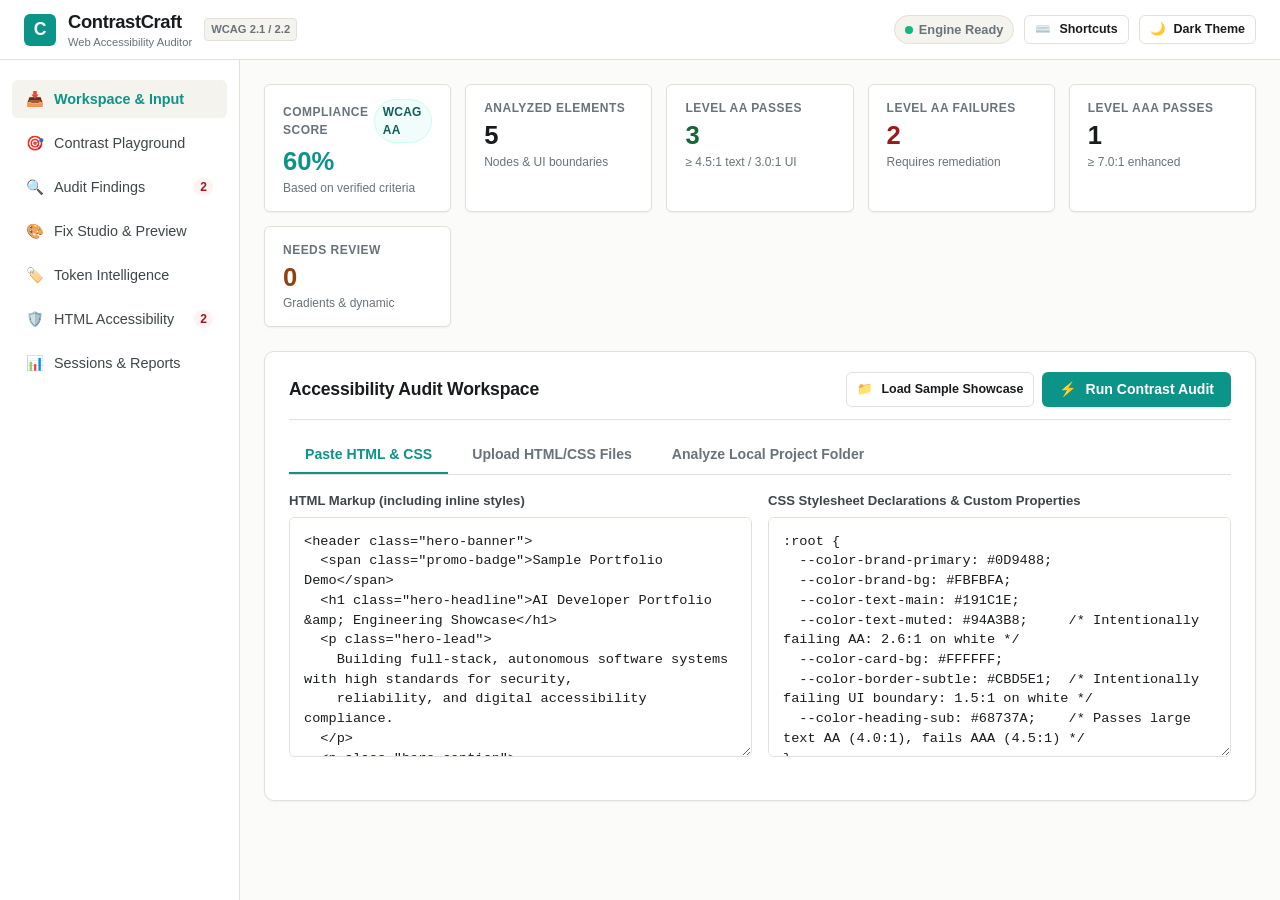
==== commit e0820de6: "feat: Technical Editorial UI redesign, Visual Contrast Playground, Token Intelligence Matrix, HTML a" ====
--- a/frontend/index.html
+++ b/frontend/index.html
@@ -4,11 +4,11 @@
   <meta charset="UTF-8">
   <meta name="viewport" content="width=device-width, initial-scale=1.0">
   <title>ContrastCraft — Automated Web Accessibility Contrast Auditor</title>
-  <meta name="description" content="WCAG 2.1 & 2.2 Compliant Color Contrast & Accessibility Audit Tool with Real Calculations and Safe CSS Patches.">
+  <meta name="description" content="WCAG 2.1 & 2.2 Compliant Color Contrast & Accessibility Audit Tool with Real Calculations, Token Intelligence, and Safe CSS Patches.">
   
-  <link rel="stylesheet" href="css/tokens.css?v=1.0.4">
-  <link rel="stylesheet" href="css/main.css?v=1.0.4">
-  <link rel="stylesheet" href="css/components.css?v=1.0.4">
+  <link rel="stylesheet" href="css/tokens.css?v=2.0.0">
+  <link rel="stylesheet" href="css/main.css?v=2.0.0">
+  <link rel="stylesheet" href="css/components.css?v=2.0.0">
 </head>
 <body>
 
@@ -16,14 +16,17 @@
   <header class="app-header" role="banner">
     <div class="brand-area">
       <div class="brand-logo-icon" aria-hidden="true">C</div>
-      <div class="brand-name">ContrastCraft</div>
+      <div>
+        <div class="brand-name">ContrastCraft</div>
+        <div style="font-size:0.7rem;color:var(--cc-text-muted);margin-top:-2px;">Web Accessibility Auditor</div>
+      </div>
       <span class="brand-badge">WCAG 2.1 / 2.2</span>
     </div>
 
     <div class="header-actions">
       <div class="scan-status-badge" role="status" aria-live="polite">
         <span class="status-dot"></span>
-        <span class="status-text">Engine Ready</span>
+        <span id="header-status-text" class="status-text">Engine Ready</span>
       </div>
 
       <button id="btn-shortcuts" class="btn btn-secondary btn-sm" onclick="window.ContrastCraft && window.ContrastCraft.openModal('shortcuts-modal')" title="Keyboard Shortcuts (? or Alt+K)" aria-label="Open keyboard shortcuts">
@@ -32,7 +35,7 @@
 
       <button id="btn-theme-toggle" class="btn btn-secondary btn-sm" onclick="window.ContrastCraft && window.ContrastCraft.toggleTheme()" aria-label="Toggle dark/light theme">
         <span class="theme-icon">🌙</span>
-        <span class="theme-label">Dark Mode</span>
+        <span class="theme-label">Dark Theme</span>
       </button>
     </div>
   </header>
@@ -45,6 +48,11 @@
         <span>Workspace &amp; Input</span>
       </button>
 
+      <button class="nav-item" data-screen="playground" id="nav-playground" onclick="window.ContrastCraft && window.ContrastCraft.switchScreen('playground')">
+        <span class="nav-icon" aria-hidden="true">🎯</span>
+        <span>Contrast Playground</span>
+      </button>
+
       <button class="nav-item" data-screen="findings" id="nav-findings" onclick="window.ContrastCraft && window.ContrastCraft.switchScreen('findings')">
         <span class="nav-icon" aria-hidden="true">🔍</span>
         <span>Audit Findings</span>
@@ -58,7 +66,13 @@
 
       <button class="nav-item" data-screen="tokens" id="nav-tokens" onclick="window.ContrastCraft && window.ContrastCraft.switchScreen('tokens')">
         <span class="nav-icon" aria-hidden="true">🏷️</span>
-        <span>Design Tokens</span>
+        <span>Token Intelligence</span>
+      </button>
+
+      <button class="nav-item" data-screen="html-a11y" id="nav-html-a11y" onclick="window.ContrastCraft && window.ContrastCraft.switchScreen('html-a11y')">
+        <span class="nav-icon" aria-hidden="true">🛡️</span>
+        <span>HTML Accessibility</span>
+        <span id="nav-html-fail-count" class="nav-badge" style="display: none;">0</span>
       </button>
 
       <button class="nav-item" data-screen="sessions" id="nav-sessions" onclick="window.ContrastCraft && window.ContrastCraft.switchScreen('sessions')">
@@ -70,8 +84,8 @@
     <!-- Main Workspace Content Area -->
     <main class="app-content" role="main">
 
-      <!-- Overall Session Statistics Bar -->
-      <section class="stats-overview" aria-label="Audit summary statistics">
+      <!-- Overall Session Statistics Bar (Visible across key audit screens) -->
+      <section id="global-stats-overview" class="stats-overview" aria-label="Audit summary statistics">
         <div class="stat-box">
           <div class="stat-header">
             <span class="stat-title">Compliance Score</span>
@@ -115,7 +129,7 @@
 
         <div class="stat-box">
           <div class="stat-header">
-            <span class="stat-title">Needs Verification</span>
+            <span class="stat-title">Needs Review</span>
           </div>
           <div id="stat-unresolved" class="stat-value" style="color: var(--cc-warn-text);">0</div>
           <div class="stat-subtitle">Gradients &amp; dynamic</div>
@@ -153,20 +167,45 @@
               </div>
               <div class="form-group">
                 <label for="input-css" class="form-label">CSS Stylesheet Declarations &amp; Custom Properties</label>
-                <textarea id="input-css" class="code-editor" placeholder=":root {&#10;  --primary: #0284C7;&#10;  --text-muted: #94A3B8;&#10;}&#10;.banner { background: #FFFFFF; }"></textarea>
-              </div>
-            </div>
-          </div>
-
-          <!-- Tab Pane: Upload -->
+                <textarea id="input-css" class="code-editor" placeholder=":root {&#10;  --primary: #0D9488;&#10;  --text-muted: #94A3B8;&#10;}&#10;.banner { background: #FFFFFF; }"></textarea>
+              </div>
+            </div>
+          </div>
+
+          <!-- Tab Pane: Upload (Enhanced Multi-File Queue) -->
           <div id="tab-pane-upload" class="input-tab-pane" style="display: none;">
             <div id="file-dropzone" class="dropzone" role="button" tabindex="0">
-              <div style="font-size:2.5rem;margin-bottom:12px;">📄</div>
-              <h3 style="margin:0 0 6px 0;font-size:1.1rem;">Click to upload or drag &amp; drop HTML and CSS files</h3>
-              <p style="color:var(--cc-text-muted);font-size:0.85rem;margin:0;">Supports .html, .htm, and .css files up to 5MB.</p>
+              <div style="font-size:2.2rem;margin-bottom:8px;">📄</div>
+              <h3 style="margin:0 0 6px 0;font-size:1.05rem;">Click to upload or drag &amp; drop HTML and CSS files</h3>
+              <p style="color:var(--cc-text-muted);font-size:0.85rem;margin:0;">Supports multiple .html, .htm, and .css files up to 5MB.</p>
               <input type="file" id="file-input" multiple accept=".html,.htm,.css" style="display:none;">
             </div>
-            <div id="upload-file-summary" style="margin-top:12px;font-size:0.85rem;color:var(--cc-text-muted);"></div>
+
+            <!-- Upload File Queue -->
+            <div id="upload-queue-container" style="margin-top:16px;display:none;">
+              <div style="display:flex;justify-content:space-between;align-items:center;margin-bottom:8px;">
+                <strong style="font-size:0.88rem;">Selected Files Queue (<span id="queue-count">0</span>)</strong>
+                <button id="btn-clear-queue" class="btn btn-secondary btn-sm" style="font-size:0.75rem;padding:2px 8px;">Clear Queue</button>
+              </div>
+              <div class="table-wrapper">
+                <table class="file-queue-table">
+                  <thead>
+                    <tr>
+                      <th>Filename</th>
+                      <th>Type</th>
+                      <th>Size</th>
+                      <th style="text-align:right;">Action</th>
+                    </tr>
+                  </thead>
+                  <tbody id="file-queue-tbody"></tbody>
+                </table>
+              </div>
+              <div style="margin-top:12px;text-align:right;">
+                <button id="btn-analyze-queue" class="btn btn-primary btn-sm">
+                  <span>⚡</span> Analyze Queued Files
+                </button>
+              </div>
+            </div>
           </div>
 
           <!-- Tab Pane: Local Folder Scanner -->
@@ -174,22 +213,176 @@
             <div class="form-group">
               <label for="input-folder-path" class="form-label">Local Project Folder Path</label>
               <input type="text" id="input-folder-path" class="form-input" placeholder="e.g. D:\my-web-project or .\examples">
-              <div style="font-size:0.75rem;color:var(--cc-text-muted);margin-top:4px;">
-                Restricted to the selected folder. Excludes node_modules, .git, dist, build, and .venv by default.
-              </div>
+              <div style="font-size:0.75rem;color:var(--cc-text-muted);margin-top:6px;">
+                Restricted to the selected folder. Excludes: <code>node_modules</code>, <code>.git</code>, <code>dist</code>, <code>build</code>, <code>.venv</code>.
+              </div>
+            </div>
+            <div style="margin-top:12px;display:flex;gap:10px;">
+              <button id="btn-scan-folder" class="btn btn-primary btn-sm">
+                <span>📁</span> Scan Local Directory
+              </button>
             </div>
           </div>
         </div>
       </section>
 
-      <!-- SCREEN 2: AUDIT FINDINGS -->
+      <!-- SCREEN 2: VISUAL CONTRAST PLAYGROUND (NEW) -->
+      <section id="screen-playground" class="screen-panel" aria-labelledby="heading-playground">
+        <div class="playground-layout">
+          
+          <!-- Left Column: Color Controls & Metrics -->
+          <div>
+            <!-- Foreground Color Control -->
+            <div class="playground-color-card">
+              <div style="display:flex;justify-content:space-between;align-items:center;margin-bottom:10px;">
+                <label style="font-weight:700;font-size:0.88rem;">Foreground (Text / Icon)</label>
+                <span id="pg-fg-sample-badge" class="badge badge-pill badge-info" style="font-size:0.72rem;">Text</span>
+              </div>
+              <div class="color-input-grid">
+                <input type="color" id="pg-fg-picker" value="#191C1E" style="width:44px;height:38px;padding:2px;border:1px solid var(--cc-border);border-radius:var(--cc-radius-md);cursor:pointer;" aria-label="Foreground color picker">
+                <input type="text" id="pg-fg-hex" class="form-input" value="#191C1E" placeholder="#HEX" style="font-family:var(--cc-font-mono);font-size:0.85rem;" aria-label="Foreground HEX">
+                <input type="text" id="pg-fg-rgb" class="form-input" value="25, 28, 30" placeholder="R, G, B" style="font-family:var(--cc-font-mono);font-size:0.8rem;" aria-label="Foreground RGB">
+                <input type="text" id="pg-fg-hsl" class="form-input" value="204, 9%, 11%" placeholder="H, S%, L%" style="font-family:var(--cc-font-mono);font-size:0.8rem;" aria-label="Foreground HSL">
+              </div>
+            </div>
+
+            <!-- Background Color Control -->
+            <div class="playground-color-card">
+              <div style="display:flex;justify-content:space-between;align-items:center;margin-bottom:10px;">
+                <label style="font-weight:700;font-size:0.88rem;">Background (Surface / Container)</label>
+                <span id="pg-bg-sample-badge" class="badge badge-pill badge-info" style="font-size:0.72rem;">Canvas</span>
+              </div>
+              <div class="color-input-grid">
+                <input type="color" id="pg-bg-picker" value="#FFFFFF" style="width:44px;height:38px;padding:2px;border:1px solid var(--cc-border);border-radius:var(--cc-radius-md);cursor:pointer;" aria-label="Background color picker">
+                <input type="text" id="pg-bg-hex" class="form-input" value="#FFFFFF" placeholder="#HEX" style="font-family:var(--cc-font-mono);font-size:0.85rem;" aria-label="Background HEX">
+                <input type="text" id="pg-bg-rgb" class="form-input" value="255, 255, 255" placeholder="R, G, B" style="font-family:var(--cc-font-mono);font-size:0.8rem;" aria-label="Background RGB">
+                <input type="text" id="pg-bg-hsl" class="form-input" value="0, 0%, 100%" placeholder="H, S%, L%" style="font-family:var(--cc-font-mono);font-size:0.8rem;" aria-label="Background HSL">
+              </div>
+            </div>
+
+            <!-- Action Controls & Presets -->
+            <div style="display:flex;gap:8px;margin-bottom:16px;">
+              <button id="btn-pg-invert" class="btn btn-secondary btn-sm" style="flex:1;" title="Swap Foreground and Background">
+                <span>⇄</span> Invert Colors
+              </button>
+              <button id="btn-pg-reset" class="btn btn-secondary btn-sm" style="flex:1;" title="Reset to Editorial Default">
+                <span>↺</span> Reset Defaults
+              </button>
+            </div>
+
+            <!-- Preset Palettes -->
+            <div style="margin-bottom:16px;">
+              <div style="font-size:0.75rem;font-weight:700;text-transform:uppercase;color:var(--cc-text-muted);margin-bottom:6px;">Sample Color Pairings</div>
+              <div style="display:flex;gap:6px;flex-wrap:wrap;">
+                <button class="btn btn-secondary btn-sm btn-pg-preset" data-fg="#191C1E" data-bg="#FFFFFF">Dark Ink / White</button>
+                <button class="btn btn-secondary btn-sm btn-pg-preset" data-fg="#2DD4BF" data-bg="#111615">Teal / Charcoal</button>
+                <button class="btn btn-secondary btn-sm btn-pg-preset" data-fg="#0D9488" data-bg="#F4F3EE">Teal / Warm Off-white</button>
+                <button class="btn btn-secondary btn-sm btn-pg-preset" data-fg="#94A3B8" data-bg="#FFFFFF">Muted Gray (Fail)</button>
+              </div>
+            </div>
+
+            <!-- Metric Hero -->
+            <div class="playground-metric-hero">
+              <div style="font-size:0.75rem;text-transform:uppercase;letter-spacing:0.04em;color:var(--cc-text-muted);font-weight:700;">Calculated Contrast Ratio</div>
+              <div id="pg-ratio-val" class="playground-ratio-number" style="color:var(--cc-primary);">15.82:1</div>
+              <div id="pg-apca-val" style="font-size:0.85rem;font-family:var(--cc-font-mono);color:var(--cc-text-secondary);font-weight:600;">APCA Lc 106.4 • Excellent Readability</div>
+            </div>
+
+            <!-- WCAG Badges -->
+            <div class="playground-badges-grid">
+              <div class="playground-badge-item">
+                <span class="playground-badge-title">Normal Text AA</span>
+                <span id="badge-pg-normal-aa" class="playground-badge-status badge badge-pass">PASS (&ge;4.5)</span>
+              </div>
+              <div class="playground-badge-item">
+                <span class="playground-badge-title">Normal Text AAA</span>
+                <span id="badge-pg-normal-aaa" class="playground-badge-status badge badge-pass">PASS (&ge;7.0)</span>
+              </div>
+              <div class="playground-badge-item">
+                <span class="playground-badge-title">Large Text AA</span>
+                <span id="badge-pg-large-aa" class="playground-badge-status badge badge-pass">PASS (&ge;3.0)</span>
+              </div>
+              <div class="playground-badge-item">
+                <span class="playground-badge-title">Large Text AAA</span>
+                <span id="badge-pg-large-aaa" class="playground-badge-status badge badge-pass">PASS (&ge;4.5)</span>
+              </div>
+              <div class="playground-badge-item">
+                <span class="playground-badge-title">UI Boundary AA</span>
+                <span id="badge-pg-ui-aa" class="playground-badge-status badge badge-pass">PASS (&ge;3.0)</span>
+              </div>
+            </div>
+
+            <!-- Copy CSS -->
+            <div style="margin-top:16px;">
+              <button id="btn-pg-copy-css" class="btn btn-primary" style="width:100%;">
+                <span>📋</span> Copy CSS Color Rule
+              </button>
+            </div>
+          </div>
+
+          <!-- Right Column: Interactive Real-World Component Preview Board -->
+          <div class="playground-preview-board">
+            <div class="preview-board-header">
+              <strong style="font-size:0.88rem;">Live Component Rendering Canvas</strong>
+              <div style="display:flex;gap:6px;">
+                <button class="btn btn-secondary btn-sm btn-pg-canvas-theme active" data-canvas="custom" title="View with custom background">Custom BG</button>
+                <button class="btn btn-secondary btn-sm btn-pg-canvas-theme" data-canvas="light" title="View on white background">Light Canvas</button>
+                <button class="btn btn-secondary btn-sm btn-pg-canvas-theme" data-canvas="dark" title="View on dark background">Dark Canvas</button>
+              </div>
+            </div>
+
+            <div id="pg-canvas" class="preview-board-canvas" style="background-color: #FFFFFF;">
+              
+              <!-- Regular Body Text Sample -->
+              <div style="padding:16px;border-radius:6px;border:1px solid rgba(0,0,0,0.08);background-color:inherit;">
+                <div style="font-size:0.75rem;text-transform:uppercase;letter-spacing:0.04em;margin-bottom:6px;opacity:0.7;">Normal Body Text (16px)</div>
+                <p id="pg-sample-body-reg" style="margin:0 0 8px 0;font-size:16px;line-height:1.5;">
+                  Web content accessibility guidelines require regular text to maintain at least a 4.5:1 contrast ratio against its effective background.
+                </p>
+                <p id="pg-sample-body-bold" style="margin:0;font-size:16px;font-weight:700;line-height:1.5;">
+                  Bold weight 16px text ensures high legibility for key emphasis phrases and data labels.
+                </p>
+              </div>
+
+              <!-- Large Heading Text Sample -->
+              <div style="padding:16px;border-radius:6px;border:1px solid rgba(0,0,0,0.08);background-color:inherit;">
+                <div style="font-size:0.75rem;text-transform:uppercase;letter-spacing:0.04em;margin-bottom:6px;opacity:0.7;">Large Scale Text (&ge;24px Regular or &ge;19px Bold)</div>
+                <h2 id="pg-sample-heading-reg" style="margin:0 0 6px 0;font-size:24px;font-weight:400;line-height:1.2;">
+                  Primary Section Headline (24px Regular)
+                </h2>
+                <h3 id="pg-sample-heading-bold" style="margin:0;font-size:19px;font-weight:700;line-height:1.3;">
+                  Subsection Headline (19px Bold — Qualifies as Large Text)
+                </h3>
+              </div>
+
+              <!-- Interactive Button & Form Component Sample -->
+              <div style="padding:16px;border-radius:6px;border:1px solid rgba(0,0,0,0.08);background-color:inherit;">
+                <div style="font-size:0.75rem;text-transform:uppercase;letter-spacing:0.04em;margin-bottom:12px;opacity:0.7;">Interactive Components &amp; Controls</div>
+                <div style="display:flex;gap:12px;align-items:center;flex-wrap:wrap;">
+                  <button id="pg-sample-button" style="padding:10px 20px;border-radius:6px;font-weight:600;font-size:15px;cursor:pointer;border:1px solid transparent;transition:all 0.15s ease;">
+                    Action Button
+                  </button>
+                  <input id="pg-sample-input" type="text" value="Form Input Sample" style="padding:9px 14px;border-radius:6px;font-size:14px;outline:none;" aria-label="Sample interactive input">
+                  <span id="pg-sample-badge" style="padding:6px 12px;border-radius:9999px;font-size:12px;font-weight:700;">
+                    Status Badge
+                  </span>
+                </div>
+              </div>
+
+            </div>
+          </div>
+
+        </div>
+      </section>
+
+      <!-- SCREEN 3: AUDIT FINDINGS -->
       <section id="screen-findings" class="screen-panel" aria-labelledby="heading-findings">
         <div style="display:grid;grid-template-columns:1fr 340px;gap:20px;align-items:start;">
           
           <!-- Findings Table Column -->
           <div class="card" style="margin-bottom:0;">
             <div class="card-header" style="flex-wrap:wrap;gap:12px;">
-              <h2 id="heading-findings" class="card-title">WCAG Audit Findings</h2>
+              <h2 id="heading-findings" class="card-title">WCAG Contrast Findings</h2>
               
               <!-- Search & Filters -->
               <div style="display:flex;gap:10px;align-items:center;flex-wrap:wrap;">
@@ -201,6 +394,10 @@
                   <option value="ratio_desc">Ratio: Highest First</option>
                   <option value="line">Line Number</option>
                 </select>
+
+                <button id="btn-export-findings-csv" class="btn btn-secondary btn-sm" title="Export current findings view as CSV">
+                  <span>📄</span> CSV Export
+                </button>
               </div>
             </div>
 
@@ -211,7 +408,7 @@
               <button class="btn btn-secondary btn-sm filter-pill" data-filter="pass_aa">AA Passes</button>
               <button class="btn btn-secondary btn-sm filter-pill" data-filter="fail_aaa">AAA Failures</button>
               <button class="btn btn-secondary btn-sm filter-pill" data-filter="fail_non_text">UI Boundary Failures</button>
-              <button class="btn btn-secondary btn-sm filter-pill" data-filter="verify">Needs Verification</button>
+              <button class="btn btn-secondary btn-sm filter-pill" data-filter="verify">Needs Review</button>
             </div>
 
             <div class="table-wrapper">
@@ -252,7 +449,7 @@
         </div>
       </section>
 
-      <!-- SCREEN 3: FIX STUDIO & PREVIEW -->
+      <!-- SCREEN 4: FIX STUDIO & PREVIEW -->
       <section id="screen-fix-studio" class="screen-panel" aria-labelledby="heading-fix-studio">
         <!-- Target Banner -->
         <div class="card" style="margin-bottom:16px;background:var(--cc-surface-subtle);padding:14px 20px;">
@@ -438,13 +635,16 @@
               </div>
             </div>
 
-            <!-- CSS Patch Diff Preview -->
+            <!-- CSS Patch Diff Preview & Actions -->
             <div class="card">
               <div class="card-header">
                 <h3 class="card-title" style="font-size:1rem;">Targeted CSS Patch Diff</h3>
                 <div style="display:flex;gap:6px;">
                   <button id="btn-export-patch-file" class="btn btn-secondary btn-sm" title="Download .diff patch file">
                     <span>💾</span> Export .diff
+                  </button>
+                  <button id="btn-revert-patch" class="btn btn-secondary btn-sm" title="Revert last patch from .bak backup">
+                    <span>↺</span> Revert Last Patch
                   </button>
                   <button id="btn-apply-patch" class="btn btn-primary btn-sm" title="Apply to working copy with explicit approval">
                     <span>✨</span> Apply Patch
@@ -510,41 +710,167 @@
                 </div>
               </div>
 
-              <!-- Hidden backwards compatibility iframe -->
+              <!-- Fallback preview iframe -->
               <iframe id="preview-iframe" style="display:none;" sandbox="allow-same-origin allow-scripts" title="Preview iframe fallback"></iframe>
             </div>
           </div>
         </div>
       </section>
 
-      <!-- SCREEN 4: DESIGN TOKENS INVENTORY -->
+      <!-- SCREEN 5: DESIGN TOKENS INTELLIGENCE & MATRIX (EXPANDED) -->
       <section id="screen-tokens" class="screen-panel" aria-labelledby="heading-tokens">
         <div class="card">
           <div class="card-header">
             <div>
-              <h2 id="heading-tokens" class="card-title">CSS Design Token &amp; Custom Property Inventory</h2>
+              <h2 id="heading-tokens" class="card-title">Design Token Intelligence &amp; Compatibility Matrix</h2>
               <div style="font-size:0.8rem;color:var(--cc-text-muted);margin-top:2px;">
-                Audits design variables, usage frequency, associated contrast failures, and suggested token-level updates.
-              </div>
-            </div>
-          </div>
-
+                Pairwise contrast matrices, duplicate token detection, usage audits, and token change impact simulation.
+              </div>
+            </div>
+          </div>
+
+          <!-- Token Subtabs -->
+          <div class="tab-nav" role="tablist">
+            <button class="tab-btn token-subtab-btn active" data-subtab="inventory" role="tab">Token Inventory &amp; Frequency</button>
+            <button class="tab-btn token-subtab-btn" data-subtab="matrix" role="tab">Pairwise Compatibility Matrix</button>
+            <button class="tab-btn token-subtab-btn" data-subtab="duplicates" role="tab">Duplicate Token Audit</button>
+            <button class="tab-btn token-subtab-btn" data-subtab="impact" role="tab">Token Impact Simulator</button>
+          </div>
+
+          <!-- Subtab 1: Inventory Table -->
+          <div id="token-pane-inventory" class="token-subtab-pane">
+            <div class="table-wrapper">
+              <table class="cc-table" aria-label="Design tokens table">
+                <thead>
+                  <tr>
+                    <th>Token Name</th>
+                    <th>Declared Value</th>
+                    <th>Resolved Swatch</th>
+                    <th>Usage Count</th>
+                    <th>Contrast Failures</th>
+                    <th>Proposed Token Value</th>
+                  </tr>
+                </thead>
+                <tbody id="tokens-tbody">
+                  <tr>
+                    <td colspan="6" style="text-align:center;padding:24px;color:var(--cc-text-muted);">
+                      No audit active. Load a project or sample to inventory CSS custom properties.
+                    </td>
+                  </tr>
+                </tbody>
+              </table>
+            </div>
+          </div>
+
+          <!-- Subtab 2: Pairwise Compatibility Matrix -->
+          <div id="token-pane-matrix" class="token-subtab-pane" style="display:none;">
+            <div style="font-size:0.85rem;color:var(--cc-text-muted);margin-bottom:12px;">
+              Evaluates contrast across all token pairs (Foreground rows &times; Background columns). Hover or click cells to test combinations.
+            </div>
+            <div id="token-matrix-container" class="token-matrix-wrapper">
+              <div style="text-align:center;padding:24px;color:var(--cc-text-muted);">No tokens found in current audit.</div>
+            </div>
+          </div>
+
+          <!-- Subtab 3: Duplicate Tokens -->
+          <div id="token-pane-duplicates" class="token-subtab-pane" style="display:none;">
+            <div style="font-size:0.85rem;color:var(--cc-text-muted);margin-bottom:12px;">
+              Identifies tokens sharing identical color values that may cause accidental inconsistencies or design token drift.
+            </div>
+            <div id="token-duplicates-container">
+              <div style="text-align:center;padding:24px;color:var(--cc-text-muted);">No duplicate color tokens detected.</div>
+            </div>
+          </div>
+
+          <!-- Subtab 4: Token Impact Simulator -->
+          <div id="token-pane-impact" class="token-subtab-pane" style="display:none;">
+            <div class="card" style="margin-bottom:0;background:var(--cc-surface-subtle);">
+              <h3 style="font-size:0.95rem;margin:0 0 10px 0;">Simulate Downstream Cascade of a Token Change</h3>
+              <div style="display:grid;grid-template-columns:1fr 1fr auto;gap:12px;align-items:end;">
+                <div>
+                  <label for="impact-token-select" class="form-label">Select CSS Token to Modify</label>
+                  <select id="impact-token-select" class="form-input">
+                    <option value="">-- Choose Token --</option>
+                  </select>
+                </div>
+                <div>
+                  <label for="impact-new-color" class="form-label">Proposed New Color Value</label>
+                  <input type="text" id="impact-new-color" class="form-input" placeholder="#0F172A or #0D9488">
+                </div>
+                <div>
+                  <button id="btn-eval-token-impact" class="btn btn-primary">
+                    <span>⚡</span> Calculate Impact
+                  </button>
+                </div>
+              </div>
+              <div id="token-impact-result" style="margin-top:16px;"></div>
+            </div>
+          </div>
+
+        </div>
+      </section>
+
+      <!-- SCREEN 6: EXTENDED HTML ACCESSIBILITY AUDIT (NEW) -->
+      <section id="screen-html-a11y" class="screen-panel" aria-labelledby="heading-html-a11y">
+        <div class="card">
+          <div class="card-header" style="flex-wrap:wrap;gap:12px;">
+            <div>
+              <h2 id="heading-html-a11y" class="card-title">Extended HTML Structural Accessibility Audit</h2>
+              <div style="font-size:0.8rem;color:var(--cc-text-muted);margin-top:2px;">
+                Evaluates images (1.1.1), form labels (1.3.1), links (2.4.4), heading hierarchy (1.3.1), language (3.1.1), button names (4.1.2), and focus indicators (2.4.7).
+              </div>
+            </div>
+            <div style="display:flex;gap:6px;align-items:center;">
+              <select id="html-a11y-filter" class="form-input" style="width:200px;font-size:0.85rem;padding:6px 10px;">
+                <option value="all">All Structural Issues</option>
+                <option value="img">Images Missing / Redundant Alt</option>
+                <option value="form">Form Controls Missing Labels</option>
+                <option value="link">Empty / Generic Link Text</option>
+                <option value="heading">Heading Hierarchy Skips</option>
+                <option value="focus">Focus Outline Suppression</option>
+                <option value="lang">Missing Document Language</option>
+              </select>
+            </div>
+          </div>
+
+          <!-- HTML A11y Summary Cards -->
+          <div class="a11y-summary-bar">
+            <div class="a11y-stat-card">
+              <div style="font-size:0.75rem;font-weight:700;color:var(--cc-text-muted);text-transform:uppercase;">Total HTML Issues</div>
+              <div id="html-stat-total" style="font-size:1.6rem;font-weight:800;color:var(--cc-text-primary);">0</div>
+            </div>
+            <div class="a11y-stat-card">
+              <div style="font-size:0.75rem;font-weight:700;color:var(--cc-text-muted);text-transform:uppercase;">Critical Violations</div>
+              <div id="html-stat-critical" style="font-size:1.6rem;font-weight:800;color:var(--cc-fail-text);">0</div>
+            </div>
+            <div class="a11y-stat-card">
+              <div style="font-size:0.75rem;font-weight:700;color:var(--cc-text-muted);text-transform:uppercase;">Static Verified</div>
+              <div id="html-stat-verified" style="font-size:1.6rem;font-weight:800;color:var(--cc-primary);">0</div>
+            </div>
+            <div class="a11y-stat-card">
+              <div style="font-size:0.75rem;font-weight:700;color:var(--cc-text-muted);text-transform:uppercase;">Needs Manual Review</div>
+              <div id="html-stat-review" style="font-size:1.6rem;font-weight:800;color:var(--cc-warn-text);">0</div>
+            </div>
+          </div>
+
+          <!-- HTML Findings Table -->
           <div class="table-wrapper">
-            <table class="cc-table" aria-label="Design tokens table">
+            <table class="cc-table" aria-label="HTML structural accessibility issues">
               <thead>
                 <tr>
-                  <th>Token Name</th>
-                  <th>Declared Value</th>
-                  <th>Resolved Swatch</th>
-                  <th>Usage Count</th>
-                  <th>Contrast Failures</th>
-                  <th>Proposed Token Value</th>
+                  <th>Severity</th>
+                  <th>WCAG SC</th>
+                  <th>Element / Line</th>
+                  <th>Description</th>
+                  <th>Code Snippet</th>
+                  <th>Remediation Fix</th>
+                  <th>Confidence</th>
                 </tr>
               </thead>
-              <tbody id="tokens-tbody">
+              <tbody id="html-a11y-tbody">
                 <tr>
-                  <td colspan="6" style="text-align:center;padding:24px;color:var(--cc-text-muted);">
-                    No audit active. Load a project or sample to inventory CSS custom properties.
+                  <td colspan="7" style="text-align:center;padding:32px;color:var(--cc-text-muted);">
+                    No active audit. Run an audit from the Workspace screen to evaluate structural HTML accessibility.
                   </td>
                 </tr>
               </tbody>
@@ -553,19 +879,22 @@
         </div>
       </section>
 
-      <!-- SCREEN 5: SESSIONS & REPORTS -->
+      <!-- SCREEN 7: SESSIONS & REPORTS -->
       <section id="screen-sessions" class="screen-panel" aria-labelledby="heading-sessions">
         <!-- Export Actions Banner -->
         <div class="card" style="margin-bottom:20px;">
           <div class="card-header">
             <h2 id="heading-sessions" class="card-title">Reports &amp; Data Export</h2>
           </div>
-          <div style="display:flex;gap:12px;flex-wrap:wrap;">
+          <div style="display:flex;gap:10px;flex-wrap:wrap;">
             <button id="btn-save-session-trigger" class="btn btn-primary">
               <span>💾</span> Save Current Audit Session
             </button>
             <button id="btn-export-html" class="btn btn-secondary">
               <span>📑</span> Download Standalone HTML Report
+            </button>
+            <button id="btn-export-csv" class="btn btn-secondary">
+              <span>📄</span> Download CSV Audit Log
             </button>
             <button id="btn-export-json" class="btn btn-secondary">
               <span>📦</span> Download JSON Audit Data
@@ -602,7 +931,7 @@
           You are about to apply the proposed CSS patch to your working copy.
         </p>
         <div class="badge badge-warn" style="display:block;padding:10px;margin-bottom:14px;line-height:1.4;">
-          ⚠️ <strong>Non-destructive Guarantee:</strong> ContrastCraft never overwrites unrelated CSS rules. A re-analysis will be automatically executed to measure and verify contrast improvements.
+          ⚠️ <strong>Non-destructive Guarantee:</strong> ContrastCraft creates a <code>.bak</code> timestamped backup before touching files. You can safely revert anytime using the Revert button.
         </div>
         <p style="font-size:0.85rem;color:var(--cc-text-muted);">
           Do you authorize applying these changes to your working copy?
@@ -630,10 +959,12 @@
           <tbody>
             <tr><td><code>Alt + A</code></td><td>Run Accessibility Audit</td></tr>
             <tr><td><code>Alt + 1</code></td><td>Switch to Workspace &amp; Input</td></tr>
-            <tr><td><code>Alt + 2</code></td><td>Switch to Audit Findings</td></tr>
-            <tr><td><code>Alt + 3</code></td><td>Switch to Fix Studio &amp; Preview</td></tr>
-            <tr><td><code>Alt + 4</code></td><td>Switch to Design Tokens</td></tr>
-            <tr><td><code>Alt + 5</code></td><td>Switch to Sessions &amp; Reports</td></tr>
+            <tr><td><code>Alt + 2</code></td><td>Switch to Contrast Playground</td></tr>
+            <tr><td><code>Alt + 3</code></td><td>Switch to Audit Findings</td></tr>
+            <tr><td><code>Alt + 4</code></td><td>Switch to Fix Studio &amp; Preview</td></tr>
+            <tr><td><code>Alt + 5</code></td><td>Switch to Token Intelligence</td></tr>
+            <tr><td><code>Alt + 6</code></td><td>Switch to HTML Accessibility</td></tr>
+            <tr><td><code>Alt + 7</code></td><td>Switch to Sessions &amp; Reports</td></tr>
             <tr><td><code>Alt + T</code></td><td>Toggle Dark / Light Theme</td></tr>
             <tr><td><code>Alt + S</code></td><td>Focus Search Input</td></tr>
             <tr><td><code>Escape</code></td><td>Dismiss Dialogs / Close Inspector</td></tr>
@@ -647,6 +978,27 @@
     </div>
   </div>
 
-  <script src="js/app.bundle.js?v=1.0.4"></script>
+  <!-- MODAL: Custom Prompt / Input Dialog (Replaces native prompt) -->
+  <div id="prompt-modal" class="modal-overlay" style="display:none;" role="dialog" aria-modal="true" aria-labelledby="prompt-modal-title">
+    <div class="modal-box" style="max-width:480px;">
+      <div class="modal-header">
+        <h3 id="prompt-modal-title" class="modal-title">Input</h3>
+        <button class="btn btn-secondary btn-sm modal-close-btn" aria-label="Close dialog">&times;</button>
+      </div>
+      <div class="modal-body">
+        <p id="prompt-modal-msg" style="font-size:0.9rem;margin-bottom:12px;"></p>
+        <input type="text" id="prompt-modal-input" class="form-input" style="width:100%;">
+      </div>
+      <div class="modal-footer">
+        <button class="btn btn-secondary modal-close-btn">Cancel</button>
+        <button id="btn-prompt-modal-ok" class="btn btn-primary">OK</button>
+      </div>
+    </div>
+  </div>
+
+  <!-- Toast Notification Container -->
+  <div id="cc-toast-container" class="cc-toast-container" aria-live="polite" aria-atomic="true"></div>
+
+  <script src="js/app.bundle.js?v=2.0.0"></script>
 </body>
-</html>+</html>
--- a/frontend/css/tokens.css
+++ b/frontend/css/tokens.css
@@ -1,106 +1,108 @@
 /* =============================================================== */
 /* ContrastCraft Design System Tokens                              */
-/* Semantic variables supporting verified accessible light & dark  */
+/* Technical Editorial — Premium Developer Workspace Design Tokens */
 /* =============================================================== */
 
 :root {
-  /* Color Palette — Light Theme (Default) */
-  --cc-bg: #F8FAFC;
-  --cc-surface: #FFFFFF;
-  --cc-surface-subtle: #F1F5F9;
-  --cc-surface-hover: #E2E8F0;
-  --cc-surface-overlay: rgba(15, 23, 42, 0.6);
+  /* Color Palette — Light Theme (Technical Editorial) */
+  --cc-bg: #FBFBFA;                /* Warm off-white canvas */
+  --cc-surface: #FFFFFF;           /* Crisp primary surface */
+  --cc-surface-subtle: #F4F3EE;    /* Subtly tinted working surface */
+  --cc-surface-hover: #EBE9E2;     /* Subtle warm hover */
+  --cc-surface-overlay: rgba(25, 28, 30, 0.65);
   
-  --cc-text-primary: #0F172A;     /* Contrast on white: 15.5:1 (AAA) */
-  --cc-text-secondary: #334155;   /* Contrast on white: 9.8:1 (AAA) */
-  --cc-text-muted: #64748B;       /* Contrast on white: 4.6:1 (AA) */
+  --cc-text-primary: #191C1E;      /* Dark ink text (15.8:1 on #FFFFFF - AAA) */
+  --cc-text-secondary: #3E464A;    /* Dark slate secondary (9.2:1 - AAA) */
+  --cc-text-muted: #68737A;        /* Slate muted text (4.8:1 - AA) */
   
-  --cc-border: #E2E8F0;
-  --cc-border-focus: #0284C7;
+  --cc-border: #E2E0D8;            /* Fine neutral border */
+  --cc-border-strong: #CDCAC0;     /* Distinct structural border */
+  --cc-border-focus: #0D9488;      /* Restrained teal focus */
   
-  --cc-primary: #0284C7;
-  --cc-primary-hover: #0369A1;
-  --cc-primary-contrast: #FFFFFF; /* 4.6:1 on #0284C7 */
+  --cc-primary: #0D9488;           /* Restrained editorial teal */
+  --cc-primary-hover: #0F766E;     /* Deep teal hover */
+  --cc-primary-contrast: #FFFFFF;  /* High contrast white text */
   
   /* Status Colors */
-  --cc-pass-bg: #ECFDF5;
-  --cc-pass-border: #A7F3D0;
-  --cc-pass-text: #065F46;        /* 7.5:1 on #ECFDF5 (AAA) */
+  --cc-pass-bg: #F0FDF4;
+  --cc-pass-border: #BBF7D0;
+  --cc-pass-text: #166534;         /* 7.2:1 on #F0FDF4 (AAA) */
   
   --cc-fail-bg: #FEF2F2;
   --cc-fail-border: #FECACA;
-  --cc-fail-text: #991B1B;        /* 7.8:1 on #FEF2F2 (AAA) */
+  --cc-fail-text: #991B1B;         /* 7.8:1 on #FEF2F2 (AAA) */
   
   --cc-warn-bg: #FFFBEB;
   --cc-warn-border: #FDE68A;
-  --cc-warn-text: #92400E;        /* 7.1:1 on #FFFBEB (AAA) */
+  --cc-warn-text: #92400E;         /* 7.1:1 on #FFFBEB (AAA) */
   
-  --cc-info-bg: #F0F9FF;
-  --cc-info-border: #BAE6FD;
-  --cc-info-text: #075985;        /* 7.6:1 on #F0F9FF (AAA) */
+  --cc-info-bg: #F0FDFA;
+  --cc-info-border: #CCFBF1;
+  --cc-info-text: #115E59;         /* 7.4:1 on #F0FDFA (AAA) */
 
   /* Diff Colors */
-  --cc-diff-add-bg: rgba(16, 185, 129, 0.15);
-  --cc-diff-add-text: #047857;
-  --cc-diff-del-bg: rgba(239, 68, 68, 0.15);
+  --cc-diff-add-bg: rgba(13, 148, 136, 0.12);
+  --cc-diff-add-text: #0F766E;
+  --cc-diff-del-bg: rgba(239, 68, 68, 0.12);
   --cc-diff-del-text: #B91C1C;
 
   /* Typography */
-  --cc-font-sans: -apple-system, BlinkMacSystemFont, "Segoe UI", Roboto, Helvetica, Arial, sans-serif;
+  --cc-font-sans: -apple-system, BlinkMacSystemFont, "Segoe UI", Roboto, "Helvetica Neue", Arial, sans-serif;
   --cc-font-mono: ui-monospace, SFMono-Regular, Menlo, Monaco, Consolas, "Liberation Mono", "Courier New", monospace;
 
   /* Elevations & Radii */
   --cc-radius-sm: 4px;
-  --cc-radius-md: 8px;
-  --cc-radius-lg: 12px;
+  --cc-radius-md: 6px;
+  --cc-radius-lg: 10px;
   --cc-radius-full: 9999px;
 
-  --cc-shadow-sm: 0 1px 2px 0 rgba(0, 0, 0, 0.05);
-  --cc-shadow-md: 0 4px 6px -1px rgba(0, 0, 0, 0.08), 0 2px 4px -2px rgba(0, 0, 0, 0.06);
-  --cc-shadow-lg: 0 10px 15px -3px rgba(0, 0, 0, 0.08), 0 4px 6px -4px rgba(0, 0, 0, 0.04);
+  --cc-shadow-sm: 0 1px 2px 0 rgba(25, 28, 30, 0.05);
+  --cc-shadow-md: 0 4px 6px -1px rgba(25, 28, 30, 0.07), 0 2px 4px -2px rgba(25, 28, 30, 0.05);
+  --cc-shadow-lg: 0 10px 15px -3px rgba(25, 28, 30, 0.08), 0 4px 6px -4px rgba(25, 28, 30, 0.03);
 }
 
-/* Dark Theme Overrides */
+/* Dark Theme (Technical Editorial — Charcoal with Green/Teal Undertone) */
 [data-theme="dark"] {
-  --cc-bg: #090D16;
-  --cc-surface: #0F172A;
-  --cc-surface-subtle: #1E293B;
-  --cc-surface-hover: #334155;
-  --cc-surface-overlay: rgba(0, 0, 0, 0.75);
+  --cc-bg: #111615;                /* Deep charcoal with subtle teal undertone */
+  --cc-surface: #18201E;           /* Elevated dark surface */
+  --cc-surface-subtle: #1F2927;    /* Secondary surface layer */
+  --cc-surface-hover: #283532;     /* Focused hover surface */
+  --cc-surface-overlay: rgba(0, 0, 0, 0.8);
 
-  --cc-text-primary: #F8FAFC;     /* Contrast on #0F172A: 15.5:1 (AAA) */
-  --cc-text-secondary: #CBD5E1;   /* Contrast on #0F172A: 10.2:1 (AAA) */
-  --cc-text-muted: #94A3B8;       /* Contrast on #0F172A: 5.6:1 (AA) */
+  --cc-text-primary: #F0F4F2;      /* Comfortable light text (14.2:1 on #18201E - AAA) */
+  --cc-text-secondary: #CBD5D0;    /* Muted secondary text (9.5:1 - AAA) */
+  --cc-text-muted: #889792;        /* Subtle slate text (5.1:1 - AA) */
 
-  --cc-border: #1E293B;
-  --cc-border-focus: #38BDF8;
+  --cc-border: #263330;            /* Soft neutral border */
+  --cc-border-strong: #364844;     /* Distinct border */
+  --cc-border-focus: #2DD4BF;      /* Vibrant teal focus */
 
-  --cc-primary: #0284C7;
-  --cc-primary-hover: #38BDF8;
-  --cc-primary-contrast: #FFFFFF;
+  --cc-primary: #2DD4BF;           /* Restrained teal accent */
+  --cc-primary-hover: #5EEAD4;
+  --cc-primary-contrast: #0F172A;
 
   --cc-pass-bg: #064E3B;
   --cc-pass-border: #047857;
   --cc-pass-text: #6EE7B7;
 
-  --cc-fail-bg: #7F1D1D;
-  --cc-fail-border: #991B1B;
+  --cc-fail-bg: #450A0A;
+  --cc-fail-border: #7F1D1D;
   --cc-fail-text: #FCA5A5;
 
-  --cc-warn-bg: #78350F;
-  --cc-warn-border: #92400E;
-  --cc-warn-text: #FDE68A;
+  --cc-warn-bg: #451A03;
+  --cc-warn-border: #78350F;
+  --cc-warn-text: #FCD34D;
 
-  --cc-info-bg: #0C4A6E;
-  --cc-info-border: #0369A1;
-  --cc-info-text: #7DD3FC;
+  --cc-info-bg: #042F2E;
+  --cc-info-border: #115E59;
+  --cc-info-text: #5EEAD4;
 
-  --cc-diff-add-bg: rgba(16, 185, 129, 0.2);
-  --cc-diff-add-text: #34D399;
-  --cc-diff-del-bg: rgba(239, 68, 68, 0.2);
-  --cc-diff-del-text: #F87171;
+  --cc-diff-add-bg: rgba(45, 212, 191, 0.15);
+  --cc-diff-add-text: #5EEAD4;
+  --cc-diff-del-bg: rgba(248, 113, 113, 0.15);
+  --cc-diff-del-text: #FCA5A5;
 
-  --cc-shadow-sm: 0 1px 2px 0 rgba(0, 0, 0, 0.3);
-  --cc-shadow-md: 0 4px 6px -1px rgba(0, 0, 0, 0.4);
-  --cc-shadow-lg: 0 10px 15px -3px rgba(0, 0, 0, 0.5);
+  --cc-shadow-sm: 0 1px 2px 0 rgba(0, 0, 0, 0.4);
+  --cc-shadow-md: 0 4px 6px -1px rgba(0, 0, 0, 0.5);
+  --cc-shadow-lg: 0 10px 15px -3px rgba(0, 0, 0, 0.6);
 }
--- a/frontend/css/components.css
+++ b/frontend/css/components.css
@@ -565,3 +565,345 @@
   border-top: 1px solid var(--cc-border);
   padding-top: 14px;
 }
+
+/* =============================================================== */
+/* ContrastCraft Technical Editorial Additions                     */
+/* Toast Notifications, Playground, Token Matrix & HTML A11y       */
+/* =============================================================== */
+
+/* Toast Notifications */
+.cc-toast-container {
+  position: fixed;
+  bottom: 24px;
+  right: 24px;
+  z-index: 9999;
+  display: flex;
+  flex-direction: column;
+  gap: 10px;
+  pointer-events: none;
+  max-width: 420px;
+}
+
+.cc-toast {
+  pointer-events: auto;
+  background-color: var(--cc-surface);
+  color: var(--cc-text-primary);
+  border: 1px solid var(--cc-border);
+  border-left: 4px solid var(--cc-primary);
+  border-radius: var(--cc-radius-md);
+  box-shadow: var(--cc-shadow-lg);
+  padding: 12px 16px;
+  font-size: 0.88rem;
+  display: flex;
+  align-items: flex-start;
+  gap: 12px;
+  animation: toast-slide-in 0.25s cubic-bezier(0.16, 1, 0.3, 1);
+  transition: opacity 0.2s ease;
+}
+
+@keyframes toast-slide-in {
+  from { transform: translateY(20px); opacity: 0; }
+  to { transform: translateY(0); opacity: 1; }
+}
+
+.cc-toast.toast-success {
+  border-left-color: var(--cc-pass-text);
+  background-color: var(--cc-surface);
+}
+
+.cc-toast.toast-error {
+  border-left-color: var(--cc-fail-text);
+  background-color: var(--cc-surface);
+}
+
+.cc-toast.toast-warning {
+  border-left-color: var(--cc-warn-text);
+  background-color: var(--cc-surface);
+}
+
+.cc-toast-close {
+  background: transparent;
+  border: none;
+  color: var(--cc-text-muted);
+  cursor: pointer;
+  font-size: 1rem;
+  margin-left: auto;
+  padding: 0;
+  line-height: 1;
+}
+
+.cc-toast-close:hover {
+  color: var(--cc-text-primary);
+}
+
+/* Visual Contrast Playground */
+.playground-layout {
+  display: grid;
+  grid-template-columns: 420px 1fr;
+  gap: 24px;
+  align-items: start;
+}
+
+@media (max-width: 1024px) {
+  .playground-layout {
+    grid-template-columns: 1fr;
+  }
+}
+
+.playground-color-card {
+  background: var(--cc-surface);
+  border: 1px solid var(--cc-border);
+  border-radius: var(--cc-radius-md);
+  padding: 16px;
+  margin-bottom: 16px;
+}
+
+.color-input-grid {
+  display: grid;
+  grid-template-columns: 48px 1fr 1fr 1fr;
+  gap: 8px;
+  align-items: center;
+}
+
+.playground-metric-hero {
+  background: var(--cc-surface-subtle);
+  border: 1px solid var(--cc-border);
+  border-radius: var(--cc-radius-md);
+  padding: 20px;
+  text-align: center;
+  margin-bottom: 20px;
+}
+
+.playground-ratio-number {
+  font-size: 3.2rem;
+  font-weight: 800;
+  line-height: 1;
+  letter-spacing: -0.03em;
+  margin: 6px 0;
+  font-family: var(--cc-font-mono);
+}
+
+.playground-badges-grid {
+  display: grid;
+  grid-template-columns: repeat(auto-fit, minmax(130px, 1fr));
+  gap: 8px;
+  margin-top: 14px;
+}
+
+.playground-badge-item {
+  border: 1px solid var(--cc-border);
+  border-radius: var(--cc-radius-sm);
+  padding: 8px 10px;
+  text-align: center;
+  background: var(--cc-surface);
+}
+
+.playground-badge-title {
+  font-size: 0.72rem;
+  font-weight: 700;
+  text-transform: uppercase;
+  color: var(--cc-text-muted);
+  display: block;
+}
+
+.playground-badge-status {
+  font-size: 0.85rem;
+  font-weight: 800;
+  margin-top: 4px;
+  display: inline-block;
+}
+
+.playground-preview-board {
+  border: 1px solid var(--cc-border);
+  border-radius: var(--cc-radius-md);
+  overflow: hidden;
+  box-shadow: var(--cc-shadow-sm);
+  background: var(--cc-surface);
+}
+
+.preview-board-header {
+  padding: 12px 16px;
+  border-bottom: 1px solid var(--cc-border);
+  background: var(--cc-surface-subtle);
+  display: flex;
+  justify-content: space-between;
+  align-items: center;
+}
+
+.preview-board-canvas {
+  padding: 28px;
+  display: flex;
+  flex-direction: column;
+  gap: 20px;
+  transition: background-color 0.15s ease;
+}
+
+.preview-board-canvas.canvas-dark {
+  background-color: #121716 !important;
+}
+
+.preview-board-canvas.canvas-light {
+  background-color: #FAFAFA !important;
+}
+
+.preview-board-canvas.canvas-custom {
+  /* will be set dynamically via style attribute */
+}
+
+/* Pairwise Token Matrix */
+.token-matrix-wrapper {
+  overflow-x: auto;
+  margin-top: 16px;
+  border: 1px solid var(--cc-border);
+  border-radius: var(--cc-radius-md);
+}
+
+.token-matrix-table {
+  width: 100%;
+  border-collapse: collapse;
+  font-size: 0.8rem;
+  font-family: var(--cc-font-mono);
+}
+
+.token-matrix-table th,
+.token-matrix-table td {
+  padding: 8px 10px;
+  text-align: center;
+  border: 1px solid var(--cc-border);
+}
+
+.token-matrix-table th {
+  background: var(--cc-surface-subtle);
+  font-weight: 700;
+  color: var(--cc-text-secondary);
+}
+
+.token-matrix-cell {
+  cursor: pointer;
+  transition: transform 0.1s ease;
+  min-width: 65px;
+}
+
+.token-matrix-cell:hover {
+  outline: 2px solid var(--cc-primary);
+  transform: scale(1.05);
+  z-index: 2;
+  position: relative;
+}
+
+.token-matrix-cell.cell-pass {
+  background-color: var(--cc-pass-bg);
+  color: var(--cc-pass-text);
+  font-weight: 700;
+}
+
+.token-matrix-cell.cell-fail {
+  background-color: var(--cc-fail-bg);
+  color: var(--cc-fail-text);
+  font-weight: 700;
+}
+
+.token-matrix-cell.cell-ui-only {
+  background-color: var(--cc-warn-bg);
+  color: var(--cc-warn-text);
+  font-weight: 700;
+}
+
+.token-duplicate-item {
+  border: 1px solid var(--cc-border);
+  border-radius: var(--cc-radius-md);
+  padding: 12px 16px;
+  margin-bottom: 10px;
+  background: var(--cc-surface);
+  display: flex;
+  align-items: center;
+  justify-content: space-between;
+}
+
+.token-impact-box {
+  background: var(--cc-surface-subtle);
+  border: 1px solid var(--cc-border);
+  border-radius: var(--cc-radius-md);
+  padding: 16px;
+  margin-top: 14px;
+}
+
+/* File Queue Table */
+.file-queue-table {
+  width: 100%;
+  border-collapse: collapse;
+  margin-top: 12px;
+  font-size: 0.85rem;
+}
+
+.file-queue-table th,
+.file-queue-table td {
+  padding: 8px 12px;
+  border-bottom: 1px solid var(--cc-border);
+  text-align: left;
+}
+
+.file-queue-table th {
+  background: var(--cc-surface-subtle);
+  color: var(--cc-text-secondary);
+}
+
+/* HTML A11y View */
+.a11y-summary-bar {
+  display: grid;
+  grid-template-columns: repeat(auto-fit, minmax(180px, 1fr));
+  gap: 12px;
+  margin-bottom: 20px;
+}
+
+.a11y-stat-card {
+  background: var(--cc-surface);
+  border: 1px solid var(--cc-border);
+  border-radius: var(--cc-radius-md);
+  padding: 12px 16px;
+}
+
+.html-snippet-box {
+  font-family: var(--cc-font-mono);
+  background: var(--cc-surface-subtle);
+  border: 1px solid var(--cc-border);
+  border-radius: var(--cc-radius-sm);
+  padding: 4px 8px;
+  font-size: 0.8rem;
+  color: var(--cc-text-primary);
+  display: inline-block;
+  max-width: 320px;
+  overflow: hidden;
+  text-overflow: ellipsis;
+  white-space: nowrap;
+}
+
+/* Print Stylesheet */
+@media print {
+  .app-header,
+  .app-sidebar,
+  .header-actions,
+  .btn,
+  .modal-overlay,
+  .cc-toast-container {
+    display: none !important;
+  }
+
+  body, .app-content {
+    background: #FFFFFF !important;
+    color: #000000 !important;
+    padding: 0 !important;
+    margin: 0 !important;
+  }
+
+  .card {
+    border: 1px solid #CCCCCC !important;
+    box-shadow: none !important;
+    break-inside: avoid;
+    margin-bottom: 20px !important;
+  }
+
+  .screen-panel {
+    display: block !important;
+  }
+}
